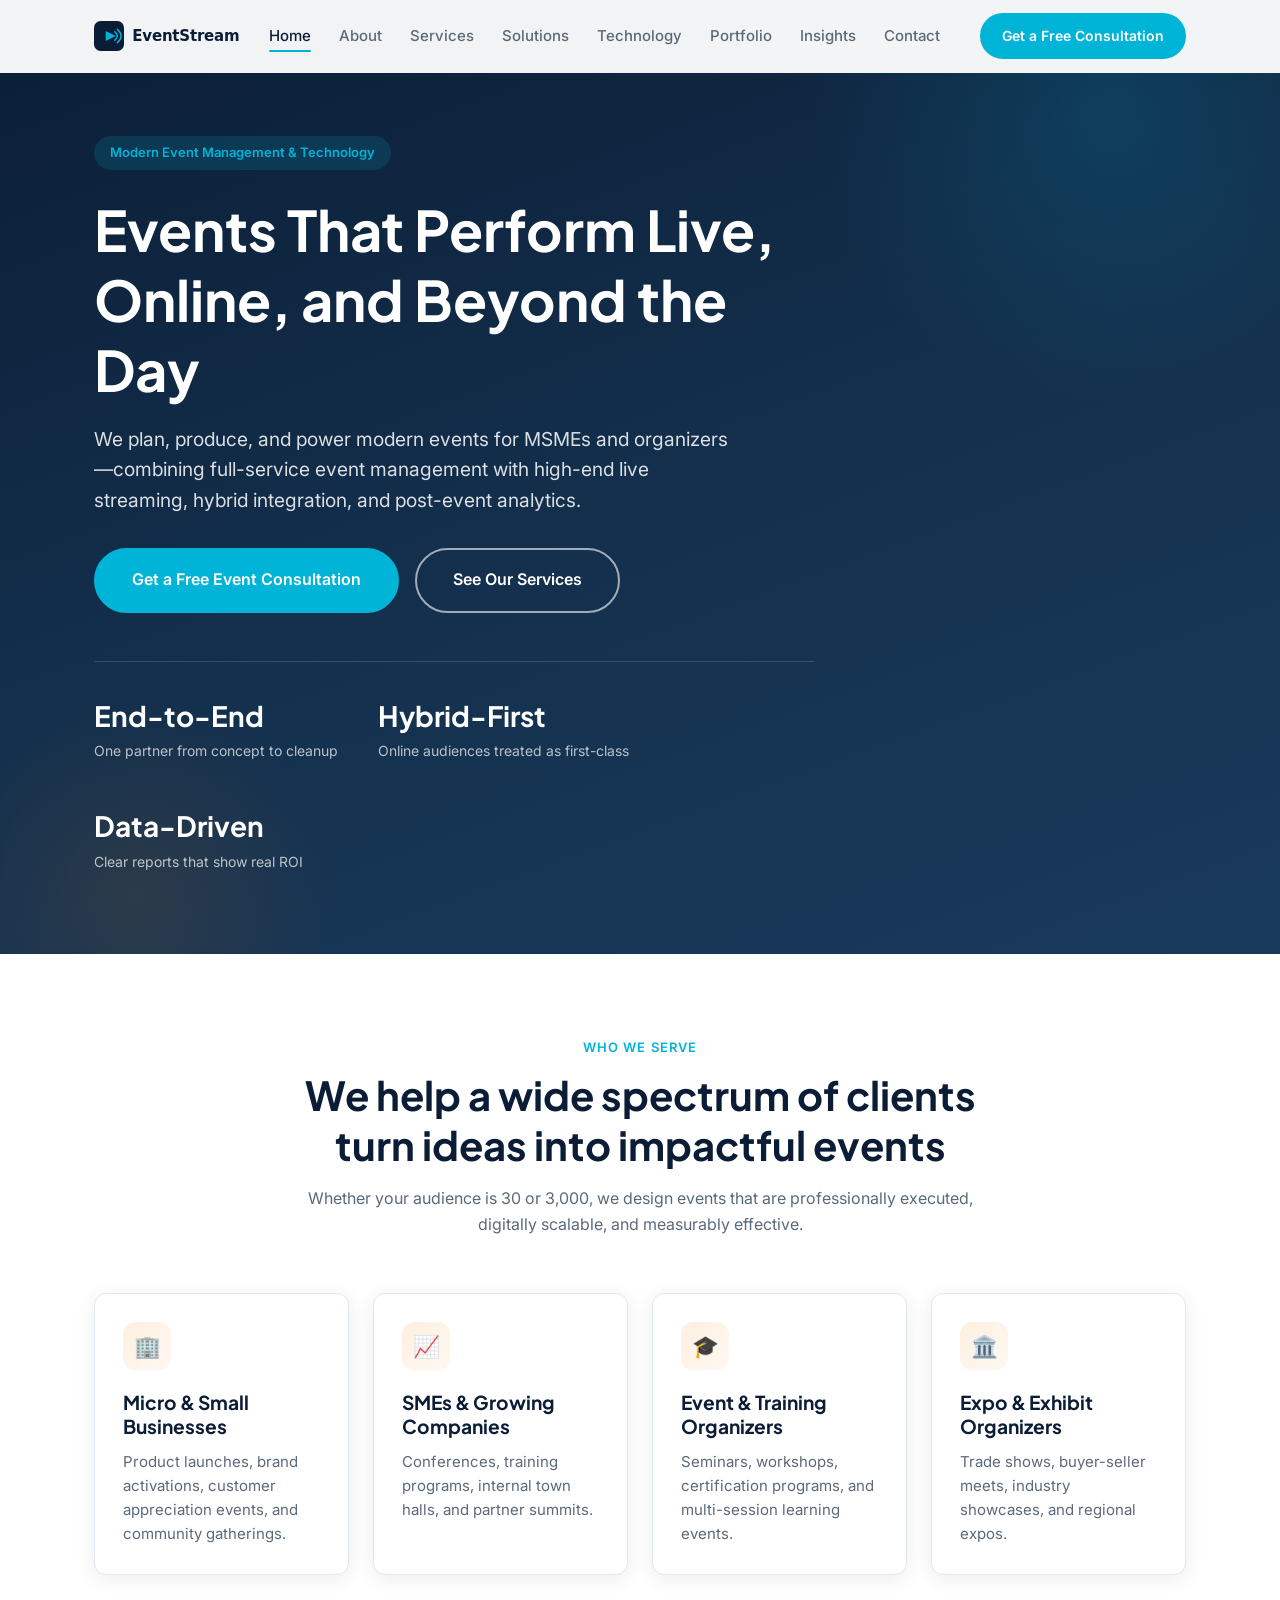
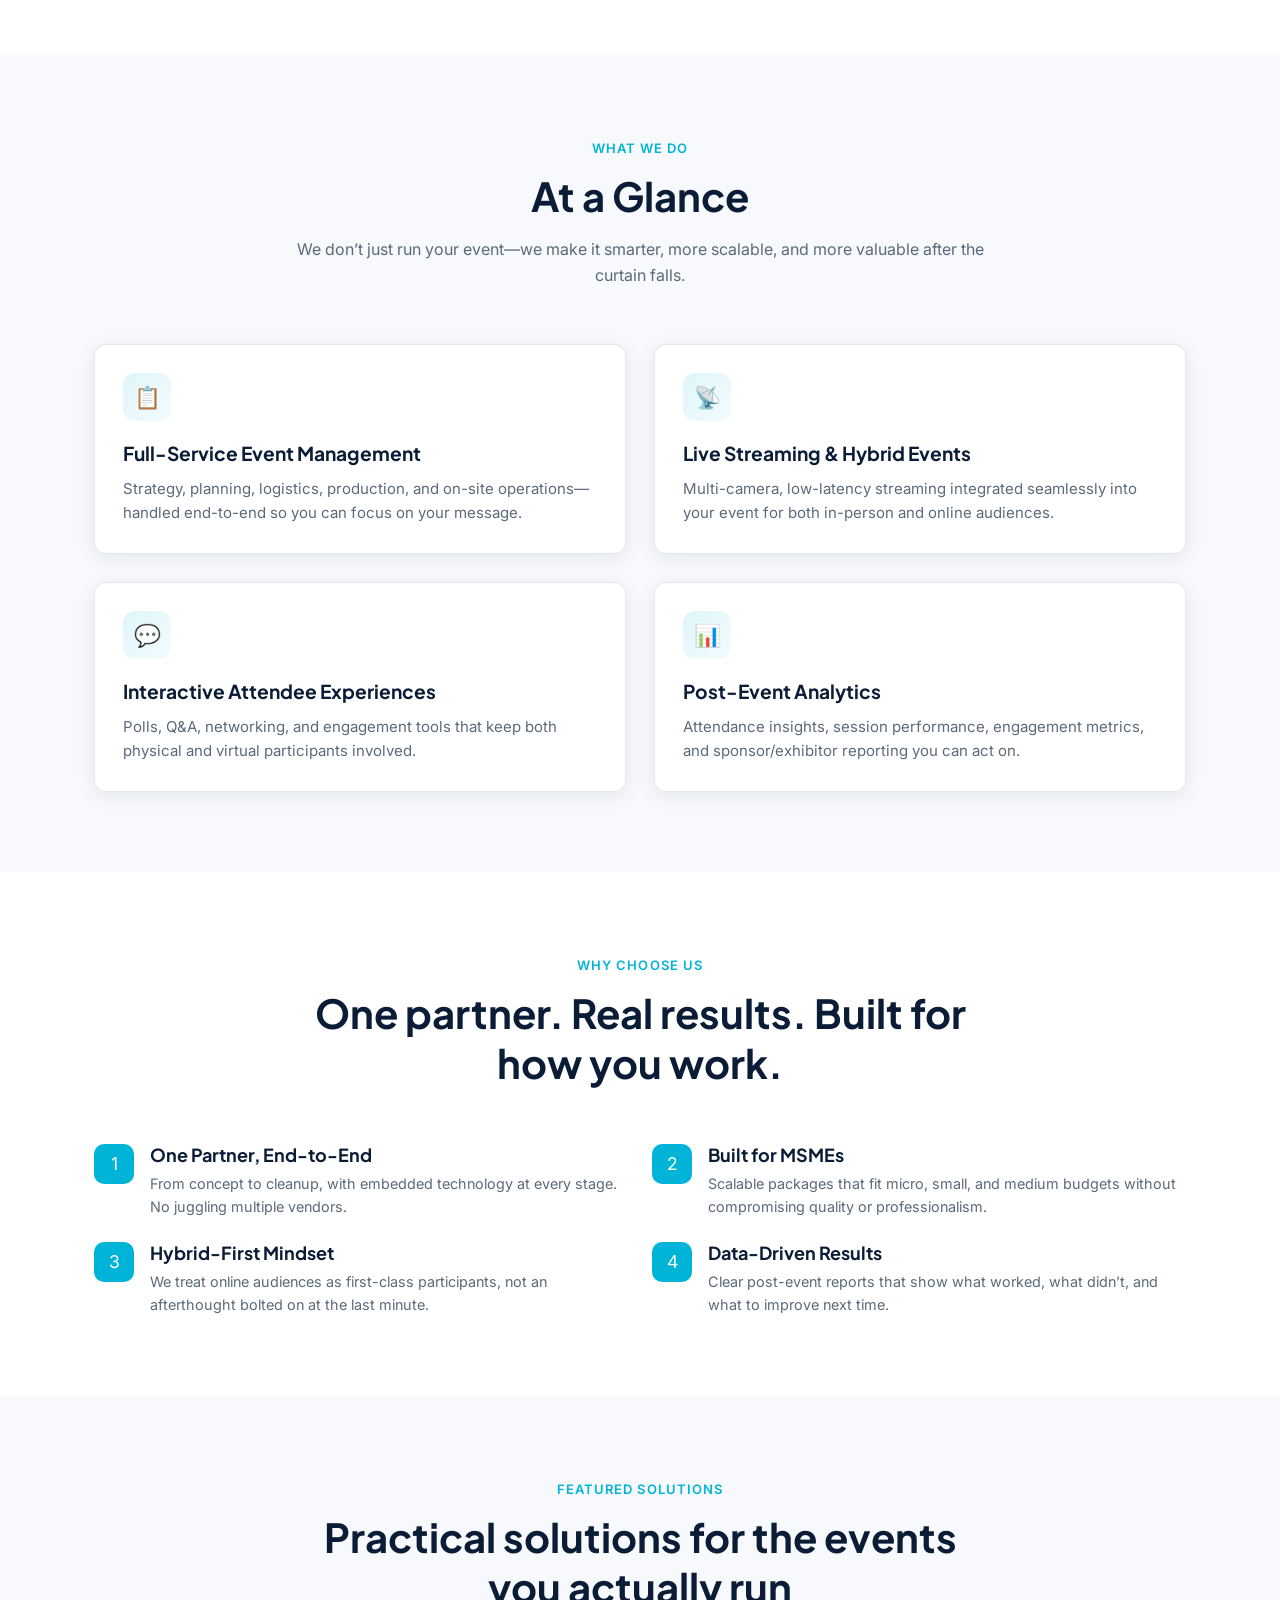
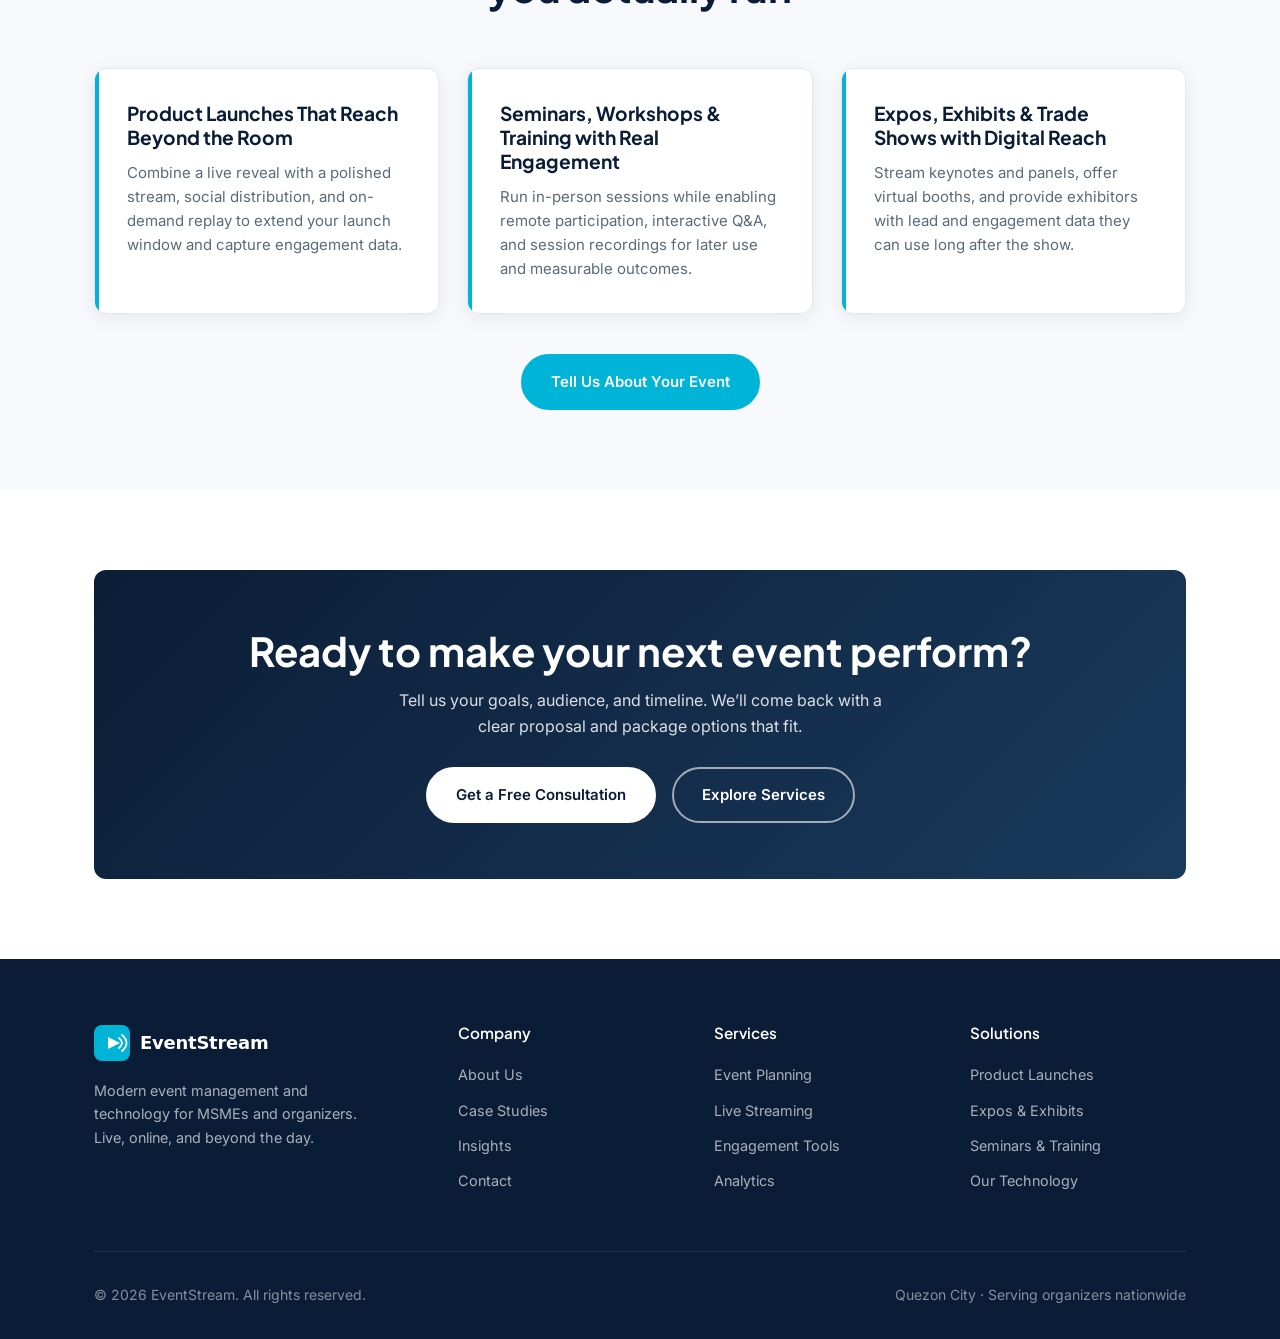
==== index.html @ 48dec61f "Add files via upload" ====
<!DOCTYPE html>
<html lang="en">
<head>
  <meta charset="UTF-8">
  <meta name="viewport" content="width=device-width, initial-scale=1.0">
  <title>EventStream | Events That Perform Live, Online & Beyond</title>
  <meta name="description" content="We plan, produce, and power modern events for MSMEs and organizers—full-service event management with high-end live streaming, hybrid integration, and post-event analytics.">
  <link rel="preconnect" href="https://fonts.googleapis.com">
  <link rel="preconnect" href="https://fonts.gstatic.com" crossorigin>
  <link href="https://fonts.googleapis.com/css2?family=Inter:wght@400;500;600;700&family=Plus+Jakarta+Sans:wght@600;700;800&display=swap" rel="stylesheet">
  <link rel="stylesheet" href="css/styles.css">
</head>
<body>
  <!-- Header -->
  <header class="header">
    <div class="container header-inner">
      <a href="index.html" class="logo"><img src="images/logo.svg" alt="EventStream" height="40"></a>
      <nav class="nav">
        <div class="nav-links">
          <a href="index.html" class="active">Home</a>
          <a href="about.html">About</a>
          <a href="services.html">Services</a>
          <a href="solutions.html">Solutions</a>
          <a href="technology.html">Technology</a>
          <a href="portfolio.html">Portfolio</a>
          <a href="insights.html">Insights</a>
          <a href="contact.html">Contact</a>
        </div>
        <a href="contact.html" class="btn btn-primary btn-sm nav-cta">Get a Free Consultation</a>
      </nav>
      <button class="mobile-toggle" aria-label="Toggle menu" aria-expanded="false">
        <svg xmlns="http://www.w3.org/2000/svg" fill="none" viewBox="0 0 24 24" stroke="currentColor"><path stroke-linecap="round" stroke-linejoin="round" stroke-width="2" d="M4 6h16M4 12h16M4 18h16"/></svg>
      </button>
    </div>
    <div class="mobile-menu">
      <a href="index.html">Home</a>
      <a href="about.html">About</a>
      <a href="services.html">Services</a>
      <a href="solutions.html">Solutions</a>
      <a href="technology.html">Technology</a>
      <a href="portfolio.html">Portfolio</a>
      <a href="insights.html">Insights</a>
      <a href="contact.html">Contact</a>
      <a href="contact.html" class="btn btn-primary">Get a Free Consultation</a>
    </div>
  </header>

  <!-- Hero -->
  <section class="hero">
    <div class="container">
      <div class="hero-content">
        <span class="eyebrow">Modern Event Management & Technology</span>
        <h1>Events That Perform Live, Online, and Beyond the Day</h1>
        <p class="lead">We plan, produce, and power modern events for MSMEs and organizers—combining full-service event management with high-end live streaming, hybrid integration, and post-event analytics.</p>
        <div class="hero-ctas">
          <a href="contact.html" class="btn btn-primary btn-lg">Get a Free Event Consultation</a>
          <a href="services.html" class="btn btn-outline-white btn-lg">See Our Services</a>
        </div>
        <div class="hero-stats">
          <div class="hero-stat">
            <strong>End-to-End</strong>
            <span>One partner from concept to cleanup</span>
          </div>
          <div class="hero-stat">
            <strong>Hybrid-First</strong>
            <span>Online audiences treated as first-class</span>
          </div>
          <div class="hero-stat">
            <strong>Data-Driven</strong>
            <span>Clear reports that show real ROI</span>
          </div>
        </div>
      </div>
    </div>
  </section>

  <!-- Who We Serve -->
  <section class="section" id="who-we-serve">
    <div class="container">
      <div class="section-header fade-up">
        <span class="eyebrow">Who We Serve</span>
        <h2>We help a wide spectrum of clients turn ideas into impactful events</h2>
        <p>Whether your audience is 30 or 3,000, we design events that are professionally executed, digitally scalable, and measurably effective.</p>
      </div>
      <div class="grid-4">
        <div class="card audience-card fade-up">
          <div class="card-icon">🏢</div>
          <h3>Micro & Small Businesses</h3>
          <p>Product launches, brand activations, customer appreciation events, and community gatherings.</p>
        </div>
        <div class="card audience-card fade-up">
          <div class="card-icon">📈</div>
          <h3>SMEs & Growing Companies</h3>
          <p>Conferences, training programs, internal town halls, and partner summits.</p>
        </div>
        <div class="card audience-card fade-up">
          <div class="card-icon">🎓</div>
          <h3>Event & Training Organizers</h3>
          <p>Seminars, workshops, certification programs, and multi-session learning events.</p>
        </div>
        <div class="card audience-card fade-up">
          <div class="card-icon">🏛️</div>
          <h3>Expo & Exhibit Organizers</h3>
          <p>Trade shows, buyer-seller meets, industry showcases, and regional expos.</p>
        </div>
      </div>
    </div>
  </section>

  <!-- What We Do -->
  <section class="section section-alt" id="what-we-do">
    <div class="container">
      <div class="section-header fade-up">
        <span class="eyebrow">What We Do</span>
        <h2>At a Glance</h2>
        <p>We don’t just run your event—we make it smarter, more scalable, and more valuable after the curtain falls.</p>
      </div>
      <div class="grid-2">
        <div class="card fade-up">
          <div class="card-icon">📋</div>
          <h3>Full-Service Event Management</h3>
          <p>Strategy, planning, logistics, production, and on-site operations—handled end-to-end so you can focus on your message.</p>
        </div>
        <div class="card fade-up">
          <div class="card-icon">📡</div>
          <h3>Live Streaming & Hybrid Events</h3>
          <p>Multi-camera, low-latency streaming integrated seamlessly into your event for both in-person and online audiences.</p>
        </div>
        <div class="card fade-up">
          <div class="card-icon">💬</div>
          <h3>Interactive Attendee Experiences</h3>
          <p>Polls, Q&A, networking, and engagement tools that keep both physical and virtual participants involved.</p>
        </div>
        <div class="card fade-up">
          <div class="card-icon">📊</div>
          <h3>Post-Event Analytics</h3>
          <p>Attendance insights, session performance, engagement metrics, and sponsor/exhibitor reporting you can act on.</p>
        </div>
      </div>
    </div>
  </section>

  <!-- Why Choose Us -->
  <section class="section" id="why-us">
    <div class="container">
      <div class="section-header fade-up">
        <span class="eyebrow">Why Choose Us</span>
        <h2>One partner. Real results. Built for how you work.</h2>
      </div>
      <div class="why-list">
        <div class="why-item fade-up">
          <div class="icon">1</div>
          <div>
            <h4>One Partner, End-to-End</h4>
            <p>From concept to cleanup, with embedded technology at every stage. No juggling multiple vendors.</p>
          </div>
        </div>
        <div class="why-item fade-up">
          <div class="icon">2</div>
          <div>
            <h4>Built for MSMEs</h4>
            <p>Scalable packages that fit micro, small, and medium budgets without compromising quality or professionalism.</p>
          </div>
        </div>
        <div class="why-item fade-up">
          <div class="icon">3</div>
          <div>
            <h4>Hybrid-First Mindset</h4>
            <p>We treat online audiences as first-class participants, not an afterthought bolted on at the last minute.</p>
          </div>
        </div>
        <div class="why-item fade-up">
          <div class="icon">4</div>
          <div>
            <h4>Data-Driven Results</h4>
            <p>Clear post-event reports that show what worked, what didn’t, and what to improve next time.</p>
          </div>
        </div>
      </div>
    </div>
  </section>

  <!-- Featured Solutions -->
  <section class="section section-alt" id="solutions">
    <div class="container">
      <div class="section-header fade-up">
        <span class="eyebrow">Featured Solutions</span>
        <h2>Practical solutions for the events you actually run</h2>
      </div>
      <div class="grid-3">
        <div class="card solution-card fade-up">
          <h3>Product Launches That Reach Beyond the Room</h3>
          <p>Combine a live reveal with a polished stream, social distribution, and on-demand replay to extend your launch window and capture engagement data.</p>
        </div>
        <div class="card solution-card fade-up">
          <h3>Seminars, Workshops & Training with Real Engagement</h3>
          <p>Run in-person sessions while enabling remote participation, interactive Q&A, and session recordings for later use and measurable outcomes.</p>
        </div>
        <div class="card solution-card fade-up">
          <h3>Expos, Exhibits & Trade Shows with Digital Reach</h3>
          <p>Stream keynotes and panels, offer virtual booths, and provide exhibitors with lead and engagement data they can use long after the show.</p>
        </div>
      </div>
      <div style="text-align: center; margin-top: 2.5rem;" class="fade-up">
        <a href="contact.html" class="btn btn-primary">Tell Us About Your Event</a>
      </div>
    </div>
  </section>

  <!-- CTA Banner -->
  <section class="section">
    <div class="container">
      <div class="cta-banner fade-up">
        <h2>Ready to make your next event perform?</h2>
        <p>Tell us your goals, audience, and timeline. We’ll come back with a clear proposal and package options that fit.</p>
        <div class="btn-group">
          <a href="contact.html" class="btn btn-white">Get a Free Consultation</a>
          <a href="services.html" class="btn btn-outline-white">Explore Services</a>
        </div>
      </div>
    </div>
  </section>

  <!-- Footer -->
  <footer class="footer">
    <div class="container">
      <div class="footer-grid">
        <div class="footer-brand">
          <a href="index.html" class="logo"><img src="images/logo-light.svg" alt="EventStream" height="40"></a>
          <p>Modern event management and technology for MSMEs and organizers. Live, online, and beyond the day.</p>
        </div>
        <div>
          <h4>Company</h4>
          <ul>
            <li><a href="about.html">About Us</a></li>
            <li><a href="portfolio.html">Case Studies</a></li>
            <li><a href="insights.html">Insights</a></li>
            <li><a href="contact.html">Contact</a></li>
          </ul>
        </div>
        <div>
          <h4>Services</h4>
          <ul>
            <li><a href="services.html">Event Planning</a></li>
            <li><a href="services.html">Live Streaming</a></li>
            <li><a href="services.html">Engagement Tools</a></li>
            <li><a href="services.html">Analytics</a></li>
          </ul>
        </div>
        <div>
          <h4>Solutions</h4>
          <ul>
            <li><a href="solutions.html">Product Launches</a></li>
            <li><a href="solutions.html">Expos & Exhibits</a></li>
            <li><a href="solutions.html">Seminars & Training</a></li>
            <li><a href="technology.html">Our Technology</a></li>
          </ul>
        </div>
      </div>
      <div class="footer-bottom">
        <span>© 2026 EventStream. All rights reserved.</span>
        <span>Quezon City · Serving organizers nationwide</span>
      </div>
    </div>
  </footer>

  <script src="js/main.js"></script>
</body>
</html>
---- css/styles.css ----
/* ============================================
   EventStream – Modern Event Management Website
   Professional, approachable, MSME-friendly
   ============================================ */

:root {
  /* Brand Colors */
  --primary: #0B1D36;          /* Deep navy */
  --primary-light: #1A3A5C;
  --accent: #00B4D8;           /* Bright cyan – tech/live */
  --accent-dark: #0096C7;
  --secondary: #F77F00;        /* Warm orange – energy */
  --secondary-light: #FF9E2C;
  --success: #2EC4B6;
  --text: #1A1A2E;
  --text-muted: #5A6A7A;
  --text-light: #8A9AAB;
  --bg: #FFFFFF;
  --bg-alt: #F7F9FC;
  --bg-dark: #0B1D36;
  --border: #E2E8F0;
  --shadow: 0 4px 20px rgba(11, 29, 54, 0.08);
  --shadow-lg: 0 12px 40px rgba(11, 29, 54, 0.12);
  --radius: 12px;
  --radius-sm: 8px;
  --transition: all 0.3s cubic-bezier(0.4, 0, 0.2, 1);
  --font: 'Inter', system-ui, -apple-system, BlinkMacSystemFont, 'Segoe UI', sans-serif;
  --font-display: 'Plus Jakarta Sans', 'Inter', system-ui, sans-serif;
}

/* Reset & Base */
*, *::before, *::after {
  box-sizing: border-box;
  margin: 0;
  padding: 0;
}

html {
  scroll-behavior: smooth;
  font-size: 16px;
}

body {
  font-family: var(--font);
  color: var(--text);
  background: var(--bg);
  line-height: 1.6;
  overflow-x: hidden;
  -webkit-font-smoothing: antialiased;
}

img {
  max-width: 100%;
  height: auto;
  display: block;
}

a {
  color: inherit;
  text-decoration: none;
  transition: var(--transition);
}

ul, ol {
  list-style: none;
}

button, input, select, textarea {
  font-family: inherit;
  font-size: inherit;
}

/* Typography */
h1, h2, h3, h4, h5, h6 {
  font-family: var(--font-display);
  font-weight: 700;
  line-height: 1.25;
  color: var(--primary);
}

h1 { font-size: clamp(2.25rem, 5vw, 3.5rem); }
h2 { font-size: clamp(1.75rem, 4vw, 2.5rem); }
h3 { font-size: clamp(1.25rem, 2.5vw, 1.5rem); }
h4 { font-size: 1.125rem; }

p {
  color: var(--text-muted);
  margin-bottom: 1rem;
}

.lead {
  font-size: 1.125rem;
  color: var(--text-muted);
  max-width: 640px;
}

/* Layout Utilities */
.container {
  width: 100%;
  max-width: 1140px;
  margin: 0 auto;
  padding: 0 1.5rem;
}

.section {
  padding: 5rem 0;
}

.section-alt {
  background: var(--bg-alt);
}

.section-dark {
  background: var(--bg-dark);
  color: #fff;
}

.section-dark h2,
.section-dark h3,
.section-dark h4 {
  color: #fff;
}

.section-dark p {
  color: rgba(255,255,255,0.8);
}

.section-header {
  text-align: center;
  max-width: 700px;
  margin: 0 auto 3.5rem;
}

.section-header .eyebrow {
  display: inline-block;
  font-size: 0.8125rem;
  font-weight: 600;
  letter-spacing: 0.08em;
  text-transform: uppercase;
  color: var(--accent);
  margin-bottom: 0.75rem;
}

.section-header h2 {
  margin-bottom: 1rem;
}

.section-header p {
  margin-bottom: 0;
}

/* Buttons */
.btn {
  display: inline-flex;
  align-items: center;
  justify-content: center;
  gap: 0.5rem;
  padding: 0.875rem 1.75rem;
  font-weight: 600;
  font-size: 0.9375rem;
  border-radius: 50px;
  border: 2px solid transparent;
  cursor: pointer;
  transition: var(--transition);
  text-align: center;
  white-space: nowrap;
}

.btn-primary {
  background: var(--accent);
  color: #fff;
  border-color: var(--accent);
}

.btn-primary:hover {
  background: var(--accent-dark);
  border-color: var(--accent-dark);
  transform: translateY(-2px);
  box-shadow: 0 8px 20px rgba(0, 180, 216, 0.35);
}

.btn-secondary {
  background: transparent;
  color: var(--primary);
  border-color: var(--primary);
}

.btn-secondary:hover {
  background: var(--primary);
  color: #fff;
  transform: translateY(-2px);
}

.btn-white {
  background: #fff;
  color: var(--primary);
  border-color: #fff;
}

.btn-white:hover {
  background: transparent;
  color: #fff;
  border-color: #fff;
}

.btn-outline-white {
  background: transparent;
  color: #fff;
  border-color: rgba(255,255,255,0.6);
}

.btn-outline-white:hover {
  background: #fff;
  color: var(--primary);
  border-color: #fff;
}

.btn-lg {
  padding: 1.1rem 2.25rem;
  font-size: 1rem;
}

.btn-sm {
  padding: 0.6rem 1.25rem;
  font-size: 0.875rem;
}

/* Header / Navigation */
.header {
  position: fixed;
  top: 0;
  left: 0;
  right: 0;
  z-index: 1000;
  background: rgba(255,255,255,0.95);
  backdrop-filter: blur(12px);
  border-bottom: 1px solid transparent;
  transition: var(--transition);
}

.header.scrolled {
  border-bottom-color: var(--border);
  box-shadow: var(--shadow);
}

.header-inner {
  display: flex;
  align-items: center;
  justify-content: space-between;
  height: 72px;
}

.logo {
  display: flex;
  align-items: center;
  gap: 0.6rem;
  font-family: var(--font-display);
  font-weight: 800;
  font-size: 1.35rem;
  color: var(--primary);
}

.logo img {
  height: 40px;
  width: auto;
  display: block;
}

.logo-icon {
  width: 36px;
  height: 36px;
  background: linear-gradient(135deg, var(--accent), var(--accent-dark));
  border-radius: 10px;
  display: flex;
  align-items: center;
  justify-content: center;
  color: #fff;
  font-size: 1.1rem;
}

/* When using full logo image, hide the text fallback */
.logo .logo-text {
  display: none;
}

.nav {
  display: flex;
  align-items: center;
  gap: 2rem;
}

.nav-links {
  display: flex;
  align-items: center;
  gap: 1.75rem;
}

.nav-links a {
  font-size: 0.9375rem;
  font-weight: 500;
  color: var(--text-muted);
  position: relative;
}

.nav-links a:hover,
.nav-links a.active {
  color: var(--primary);
}

.nav-links a.active::after {
  content: '';
  position: absolute;
  bottom: -4px;
  left: 0;
  right: 0;
  height: 2px;
  background: var(--accent);
  border-radius: 2px;
}

.nav-cta {
  margin-left: 0.5rem;
}

.mobile-toggle {
  display: none;
  background: none;
  border: none;
  cursor: pointer;
  padding: 0.5rem;
  color: var(--primary);
}

.mobile-toggle svg {
  width: 24px;
  height: 24px;
}

/* Mobile Menu */
.mobile-menu {
  display: none;
  position: fixed;
  top: 72px;
  left: 0;
  right: 0;
  background: #fff;
  border-bottom: 1px solid var(--border);
  padding: 1.5rem;
  box-shadow: var(--shadow-lg);
  z-index: 999;
}

.mobile-menu.open {
  display: block;
}

.mobile-menu a {
  display: block;
  padding: 0.875rem 0;
  font-weight: 500;
  color: var(--text);
  border-bottom: 1px solid var(--border);
}

.mobile-menu a:last-child {
  border-bottom: none;
}

.mobile-menu .btn {
  width: 100%;
  margin-top: 1rem;
}

/* Hero */
.hero {
  padding: 8.5rem 0 5rem;
  background: linear-gradient(160deg, #0B1D36 0%, #132F4C 50%, #1A3A5C 100%);
  color: #fff;
  position: relative;
  overflow: hidden;
}

.hero::before {
  content: '';
  position: absolute;
  top: -20%;
  right: -10%;
  width: 600px;
  height: 600px;
  background: radial-gradient(circle, rgba(0,180,216,0.15) 0%, transparent 70%);
  border-radius: 50%;
  pointer-events: none;
}

.hero::after {
  content: '';
  position: absolute;
  bottom: -15%;
  left: -5%;
  width: 400px;
  height: 400px;
  background: radial-gradient(circle, rgba(247,127,0,0.1) 0%, transparent 70%);
  border-radius: 50%;
  pointer-events: none;
}

.hero-content {
  position: relative;
  z-index: 1;
  max-width: 720px;
}

.hero .eyebrow {
  display: inline-flex;
  align-items: center;
  gap: 0.5rem;
  background: rgba(0,180,216,0.15);
  color: var(--accent);
  padding: 0.4rem 1rem;
  border-radius: 50px;
  font-size: 0.8125rem;
  font-weight: 600;
  margin-bottom: 1.5rem;
}

.hero h1 {
  color: #fff;
  margin-bottom: 1.25rem;
}

.hero .lead {
  color: rgba(255,255,255,0.85);
  margin-bottom: 2rem;
  font-size: 1.2rem;
}

.hero-ctas {
  display: flex;
  flex-wrap: wrap;
  gap: 1rem;
  margin-bottom: 3rem;
}

.hero-stats {
  display: flex;
  flex-wrap: wrap;
  gap: 2.5rem;
  padding-top: 2rem;
  border-top: 1px solid rgba(255,255,255,0.15);
}

.hero-stat strong {
  display: block;
  font-size: 1.75rem;
  font-weight: 700;
  color: #fff;
  font-family: var(--font-display);
}

.hero-stat span {
  font-size: 0.875rem;
  color: rgba(255,255,255,0.7);
}

/* Cards */
.card {
  background: #fff;
  border-radius: var(--radius);
  padding: 1.75rem;
  box-shadow: var(--shadow);
  border: 1px solid var(--border);
  transition: var(--transition);
  height: 100%;
}

.card:hover {
  transform: translateY(-4px);
  box-shadow: var(--shadow-lg);
  border-color: transparent;
}

.card-icon {
  width: 48px;
  height: 48px;
  border-radius: 12px;
  background: linear-gradient(135deg, rgba(0,180,216,0.12), rgba(0,180,216,0.05));
  display: flex;
  align-items: center;
  justify-content: center;
  color: var(--accent);
  font-size: 1.35rem;
  margin-bottom: 1.25rem;
}

.card h3 {
  margin-bottom: 0.75rem;
  font-size: 1.2rem;
}

.card p {
  font-size: 0.9375rem;
  margin-bottom: 0;
}

/* Grid layouts */
.grid-2 {
  display: grid;
  grid-template-columns: repeat(2, 1fr);
  gap: 1.75rem;
}

.grid-3 {
  display: grid;
  grid-template-columns: repeat(3, 1fr);
  gap: 1.75rem;
}

.grid-4 {
  display: grid;
  grid-template-columns: repeat(4, 1fr);
  gap: 1.5rem;
}

/* Who We Serve */
.audience-card {
  text-align: left;
}

.audience-card .card-icon {
  background: linear-gradient(135deg, rgba(247,127,0,0.12), rgba(247,127,0,0.05));
  color: var(--secondary);
}

/* Why Choose Us */
.why-list {
  display: grid;
  grid-template-columns: repeat(2, 1fr);
  gap: 1.5rem;
}

.why-item {
  display: flex;
  gap: 1rem;
  align-items: flex-start;
}

.why-item .icon {
  flex-shrink: 0;
  width: 40px;
  height: 40px;
  border-radius: 10px;
  background: var(--accent);
  color: #fff;
  display: flex;
  align-items: center;
  justify-content: center;
  font-size: 1.1rem;
}

.why-item h4 {
  margin-bottom: 0.35rem;
}

.why-item p {
  font-size: 0.9rem;
  margin: 0;
}

/* Featured Solutions */
.solution-card {
  position: relative;
  overflow: hidden;
  padding: 2rem;
}

.solution-card::before {
  content: '';
  position: absolute;
  top: 0;
  left: 0;
  width: 4px;
  height: 100%;
  background: var(--accent);
}

/* Services Page specific */
.service-block {
  background: #fff;
  border-radius: var(--radius);
  border: 1px solid var(--border);
  padding: 2.25rem;
  margin-bottom: 1.75rem;
  transition: var(--transition);
}

.service-block:hover {
  box-shadow: var(--shadow-lg);
  border-color: transparent;
}

.service-block .service-header {
  display: flex;
  align-items: flex-start;
  gap: 1.25rem;
  margin-bottom: 1.25rem;
}

.service-num {
  flex-shrink: 0;
  width: 44px;
  height: 44px;
  border-radius: 10px;
  background: var(--primary);
  color: #fff;
  display: flex;
  align-items: center;
  justify-content: center;
  font-weight: 700;
  font-size: 1.1rem;
}

.service-block h3 {
  margin-bottom: 0.25rem;
}

.service-block .for {
  font-size: 0.875rem;
  color: var(--accent);
  font-weight: 500;
}

.service-includes {
  display: grid;
  grid-template-columns: repeat(auto-fill, minmax(240px, 1fr));
  gap: 0.5rem 1.5rem;
  margin: 1.25rem 0;
}

.service-includes li {
  position: relative;
  padding-left: 1.35rem;
  font-size: 0.9375rem;
  color: var(--text-muted);
}

.service-includes li::before {
  content: '✓';
  position: absolute;
  left: 0;
  color: var(--accent);
  font-weight: 700;
}

.service-outcome {
  background: var(--bg-alt);
  padding: 1rem 1.25rem;
  border-radius: var(--radius-sm);
  font-size: 0.9375rem;
  color: var(--text);
  border-left: 3px solid var(--accent);
}

/* Packages */
.package-card {
  text-align: center;
  padding: 2.25rem 1.75rem;
  position: relative;
}

.package-card.featured {
  border: 2px solid var(--accent);
  transform: scale(1.03);
}

.package-card.featured .badge {
  position: absolute;
  top: -12px;
  left: 50%;
  transform: translateX(-50%);
  background: var(--accent);
  color: #fff;
  font-size: 0.75rem;
  font-weight: 600;
  padding: 0.3rem 0.9rem;
  border-radius: 50px;
}

.package-card h3 {
  margin-bottom: 0.5rem;
}

.package-card .price-note {
  font-size: 0.875rem;
  color: var(--text-light);
  margin-bottom: 1.5rem;
}

.package-card ul {
  text-align: left;
  margin-bottom: 1.75rem;
}

.package-card li {
  padding: 0.4rem 0;
  font-size: 0.9375rem;
  color: var(--text-muted);
  display: flex;
  align-items: flex-start;
  gap: 0.5rem;
}

.package-card li::before {
  content: '•';
  color: var(--accent);
  font-weight: 700;
}

/* Solutions for Organizers */
.challenge-box {
  background: rgba(247,127,0,0.08);
  border-left: 3px solid var(--secondary);
  padding: 1rem 1.25rem;
  border-radius: 0 var(--radius-sm) var(--radius-sm) 0;
  margin-bottom: 1.25rem;
  font-size: 0.95rem;
  color: var(--text);
}

.value-box {
  background: rgba(0,180,216,0.08);
  border-left: 3px solid var(--accent);
  padding: 1rem 1.25rem;
  border-radius: 0 var(--radius-sm) var(--radius-sm) 0;
  margin-top: 1.25rem;
  font-size: 0.95rem;
  color: var(--text);
}

/* Tech Stack */
.tech-grid {
  display: grid;
  grid-template-columns: repeat(3, 1fr);
  gap: 1.75rem;
}

.tech-card h4 {
  display: flex;
  align-items: center;
  gap: 0.6rem;
  margin-bottom: 1rem;
  color: var(--primary);
}

.tech-card ul li {
  padding: 0.35rem 0;
  font-size: 0.9375rem;
  color: var(--text-muted);
  padding-left: 1.1rem;
  position: relative;
}

.tech-card ul li::before {
  content: '→';
  position: absolute;
  left: 0;
  color: var(--accent);
  font-size: 0.8rem;
}

/* Portfolio / Case Studies */
.case-card {
  overflow: hidden;
  padding: 0;
}

.case-card .case-image {
  height: 180px;
  background: linear-gradient(135deg, var(--primary-light), var(--primary));
  display: flex;
  align-items: center;
  justify-content: center;
  color: rgba(255,255,255,0.9);
  font-size: 2.5rem;
}

.case-card .case-body {
  padding: 1.5rem;
}

.case-card .case-meta {
  font-size: 0.8125rem;
  color: var(--accent);
  font-weight: 600;
  margin-bottom: 0.5rem;
}

.case-card h3 {
  font-size: 1.15rem;
  margin-bottom: 0.75rem;
}

.case-card .results {
  display: flex;
  gap: 1.25rem;
  margin-top: 1rem;
  padding-top: 1rem;
  border-top: 1px solid var(--border);
}

.case-card .result-item strong {
  display: block;
  font-size: 1.25rem;
  color: var(--primary);
  font-family: var(--font-display);
}

.case-card .result-item span {
  font-size: 0.75rem;
  color: var(--text-light);
}

/* Blog / Insights */
.blog-card {
  overflow: hidden;
  padding: 0;
}

.blog-card .blog-image {
  height: 160px;
  background: linear-gradient(135deg, #1A3A5C, #0B1D36);
  display: flex;
  align-items: center;
  justify-content: center;
  color: rgba(255,255,255,0.7);
  font-size: 2rem;
}

.blog-card .blog-body {
  padding: 1.5rem;
}

.blog-card .blog-tag {
  font-size: 0.75rem;
  font-weight: 600;
  color: var(--accent);
  text-transform: uppercase;
  letter-spacing: 0.04em;
  margin-bottom: 0.5rem;
}

.blog-card h3 {
  font-size: 1.1rem;
  margin-bottom: 0.6rem;
}

.blog-card p {
  font-size: 0.9rem;
  margin-bottom: 1rem;
}

.blog-card .read-more {
  font-size: 0.875rem;
  font-weight: 600;
  color: var(--accent);
}

.blog-card .read-more:hover {
  color: var(--accent-dark);
}

/* Contact Form */
.contact-wrapper {
  display: grid;
  grid-template-columns: 1fr 1.2fr;
  gap: 3rem;
  align-items: start;
}

.contact-info h3 {
  margin-bottom: 1rem;
}

.contact-info p {
  margin-bottom: 1.5rem;
}

.contact-details {
  margin-bottom: 2rem;
}

.contact-detail {
  display: flex;
  align-items: center;
  gap: 0.85rem;
  margin-bottom: 1rem;
  font-size: 0.95rem;
  color: var(--text-muted);
}

.contact-detail .icon {
  width: 40px;
  height: 40px;
  border-radius: 10px;
  background: var(--bg-alt);
  display: flex;
  align-items: center;
  justify-content: center;
  color: var(--accent);
  font-size: 1.1rem;
}

.form-group {
  margin-bottom: 1.25rem;
}

.form-group label {
  display: block;
  font-size: 0.875rem;
  font-weight: 500;
  color: var(--text);
  margin-bottom: 0.4rem;
}

.form-group input,
.form-group select,
.form-group textarea {
  width: 100%;
  padding: 0.8rem 1rem;
  border: 1px solid var(--border);
  border-radius: var(--radius-sm);
  background: #fff;
  color: var(--text);
  transition: var(--transition);
}

.form-group input:focus,
.form-group select:focus,
.form-group textarea:focus {
  outline: none;
  border-color: var(--accent);
  box-shadow: 0 0 0 3px rgba(0,180,216,0.15);
}

.form-group textarea {
  min-height: 120px;
  resize: vertical;
}

.form-row {
  display: grid;
  grid-template-columns: 1fr 1fr;
  gap: 1rem;
}

.form-message {
  display: none;
  padding: 1rem;
  border-radius: var(--radius-sm);
  margin-bottom: 1rem;
  font-size: 0.9375rem;
}

.form-message.success {
  display: block;
  background: rgba(46,196,182,0.12);
  color: #0d7a6f;
  border: 1px solid rgba(46,196,182,0.3);
}

.form-message.error {
  display: block;
  background: rgba(247,127,0,0.12);
  color: #b85c00;
  border: 1px solid rgba(247,127,0,0.3);
}

/* CTA Banner */
.cta-banner {
  background: linear-gradient(135deg, var(--primary) 0%, var(--primary-light) 100%);
  border-radius: var(--radius);
  padding: 3.5rem 2.5rem;
  text-align: center;
  color: #fff;
}

.cta-banner h2 {
  color: #fff;
  margin-bottom: 0.75rem;
}

.cta-banner p {
  color: rgba(255,255,255,0.85);
  max-width: 520px;
  margin: 0 auto 1.75rem;
}

.cta-banner .btn-group {
  display: flex;
  justify-content: center;
  flex-wrap: wrap;
  gap: 1rem;
}

/* Footer */
.footer {
  background: var(--bg-dark);
  color: rgba(255,255,255,0.75);
  padding: 4rem 0 2rem;
}

.footer-grid {
  display: grid;
  grid-template-columns: 1.5fr 1fr 1fr 1fr;
  gap: 2.5rem;
  margin-bottom: 3rem;
}

.footer-brand .logo {
  color: #fff;
  margin-bottom: 1rem;
}

.footer-brand p {
  font-size: 0.9rem;
  color: rgba(255,255,255,0.65);
  max-width: 280px;
}

.footer h4 {
  color: #fff;
  font-size: 0.95rem;
  margin-bottom: 1.25rem;
  font-weight: 600;
}

.footer ul li {
  margin-bottom: 0.6rem;
}

.footer ul a {
  font-size: 0.9rem;
  color: rgba(255,255,255,0.65);
}

.footer ul a:hover {
  color: var(--accent);
}

.footer-bottom {
  padding-top: 2rem;
  border-top: 1px solid rgba(255,255,255,0.1);
  display: flex;
  justify-content: space-between;
  align-items: center;
  flex-wrap: wrap;
  gap: 1rem;
  font-size: 0.875rem;
  color: rgba(255,255,255,0.5);
}

/* Page Hero (inner pages) */
.page-hero {
  padding: 7.5rem 0 3.5rem;
  background: linear-gradient(160deg, #0B1D36 0%, #1A3A5C 100%);
  color: #fff;
  text-align: center;
}

.page-hero h1 {
  color: #fff;
  margin-bottom: 0.75rem;
}

.page-hero p {
  color: rgba(255,255,255,0.8);
  max-width: 560px;
  margin: 0 auto;
}

/* About specific */
.approach-steps {
  display: grid;
  grid-template-columns: repeat(4, 1fr);
  gap: 1.5rem;
  counter-reset: step;
}

.approach-step {
  text-align: center;
  position: relative;
}

.approach-step .num {
  width: 48px;
  height: 48px;
  border-radius: 50%;
  background: var(--accent);
  color: #fff;
  display: flex;
  align-items: center;
  justify-content: center;
  font-weight: 700;
  margin: 0 auto 1rem;
  font-size: 1.1rem;
}

/* Animations */
.fade-up {
  opacity: 0;
  transform: translateY(24px);
  transition: opacity 0.6s ease, transform 0.6s ease;
}

.fade-up.visible {
  opacity: 1;
  transform: translateY(0);
}

/* Responsive */
@media (max-width: 992px) {
  .grid-4 { grid-template-columns: repeat(2, 1fr); }
  .grid-3 { grid-template-columns: repeat(2, 1fr); }
  .tech-grid { grid-template-columns: 1fr; }
  .approach-steps { grid-template-columns: repeat(2, 1fr); }
  .footer-grid { grid-template-columns: 1fr 1fr; }
  .contact-wrapper { grid-template-columns: 1fr; }
  .why-list { grid-template-columns: 1fr; }
  .package-card.featured { transform: none; }
}

@media (max-width: 768px) {
  .nav-links, .nav-cta { display: none; }
  .mobile-toggle { display: block; }
  
  .grid-2, .grid-3, .grid-4 { grid-template-columns: 1fr; }
  .form-row { grid-template-columns: 1fr; }
  .hero-ctas { flex-direction: column; }
  .hero-ctas .btn { width: 100%; }
  .hero-stats { gap: 1.5rem; }
  .approach-steps { grid-template-columns: 1fr; }
  .footer-grid { grid-template-columns: 1fr; }
  .footer-bottom { flex-direction: column; text-align: center; }
  .section { padding: 3.5rem 0; }
  .cta-banner { padding: 2.5rem 1.5rem; }
}

@media (max-width: 480px) {
  .container { padding: 0 1rem; }
  .hero { padding: 7rem 0 3.5rem; }
}
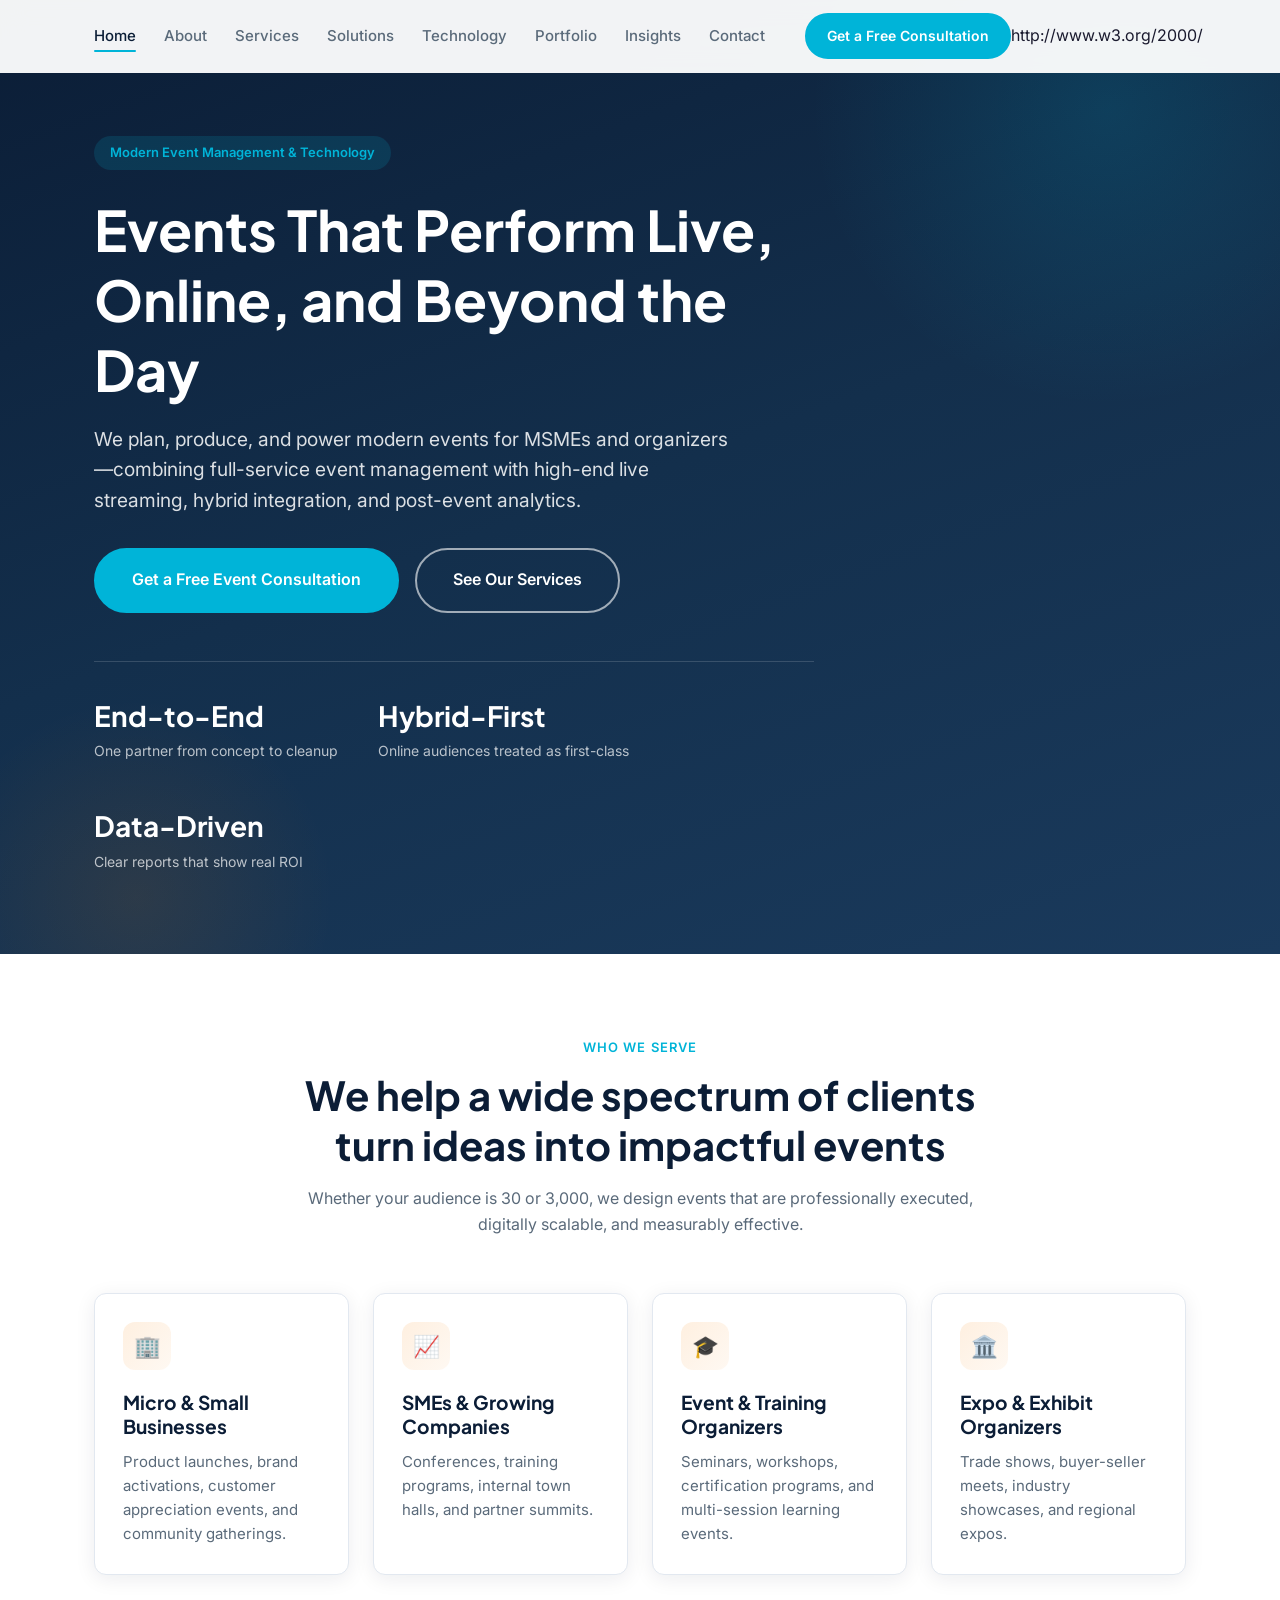
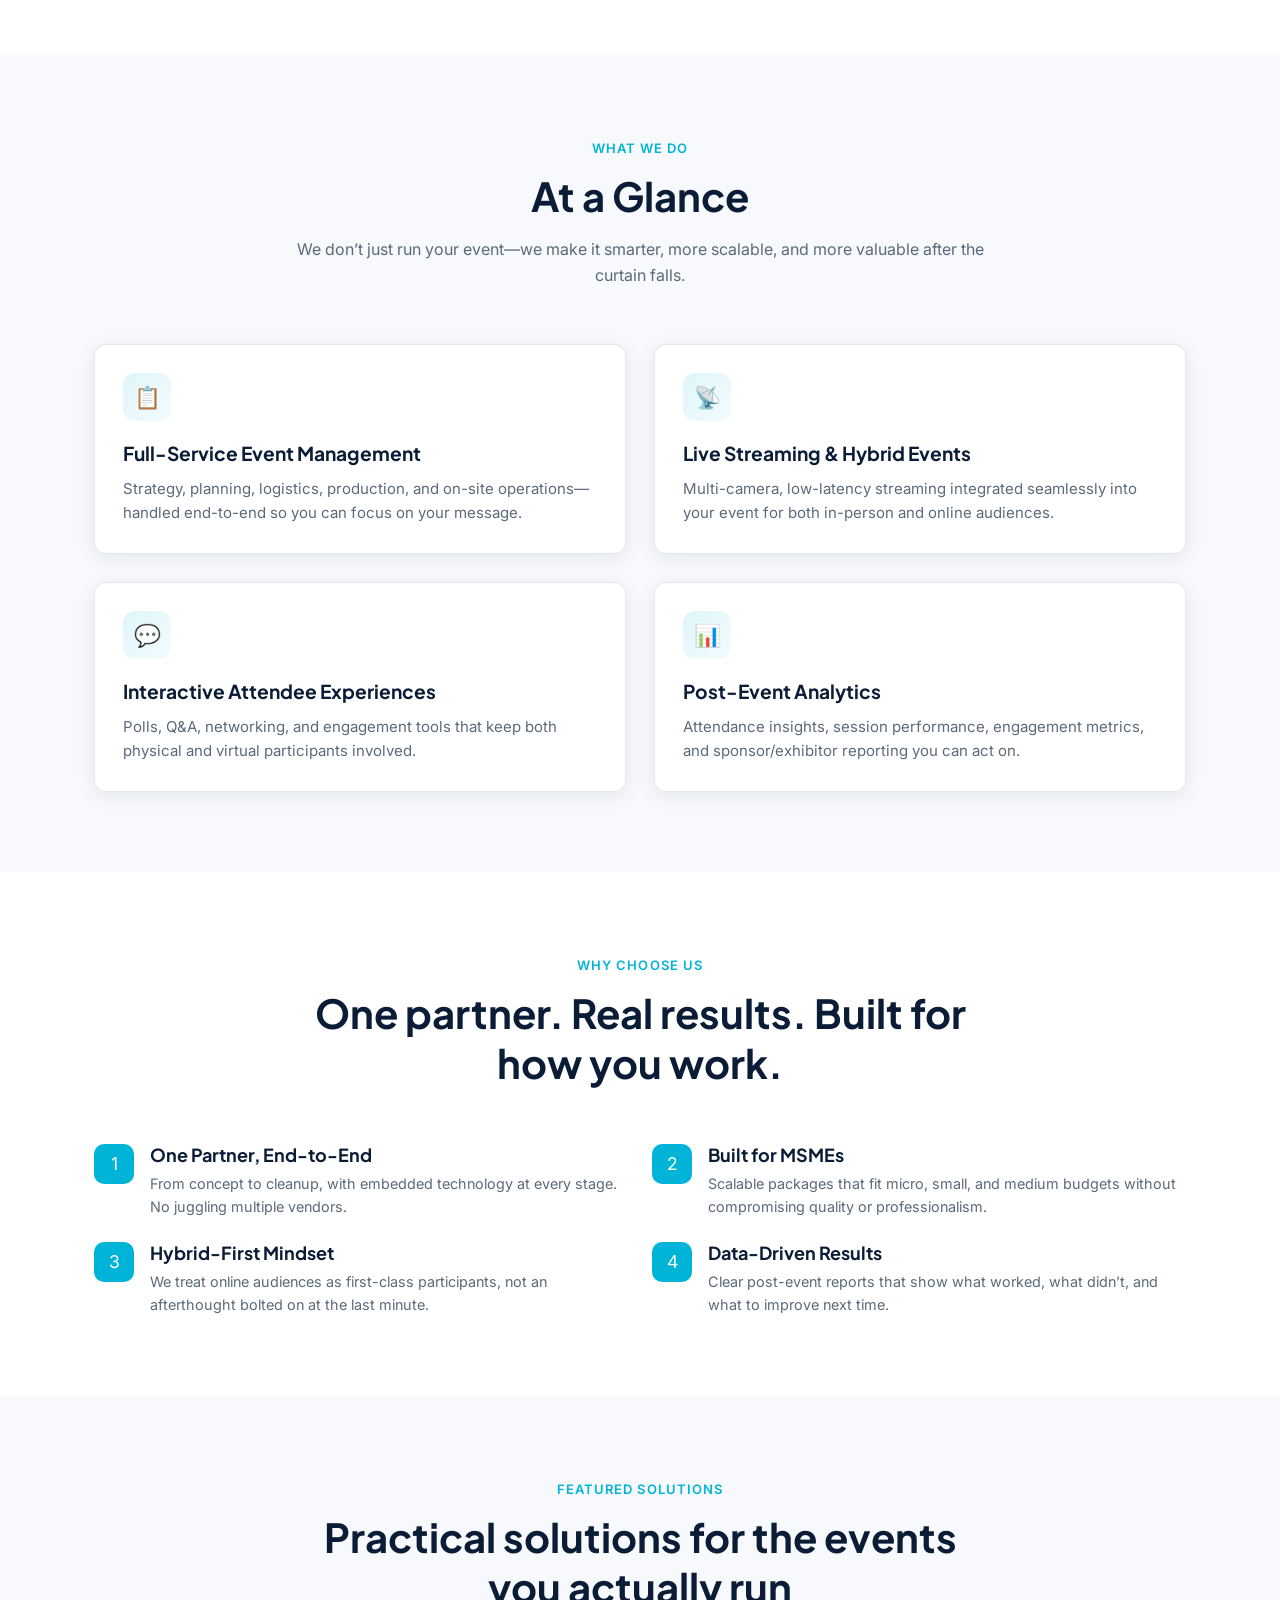
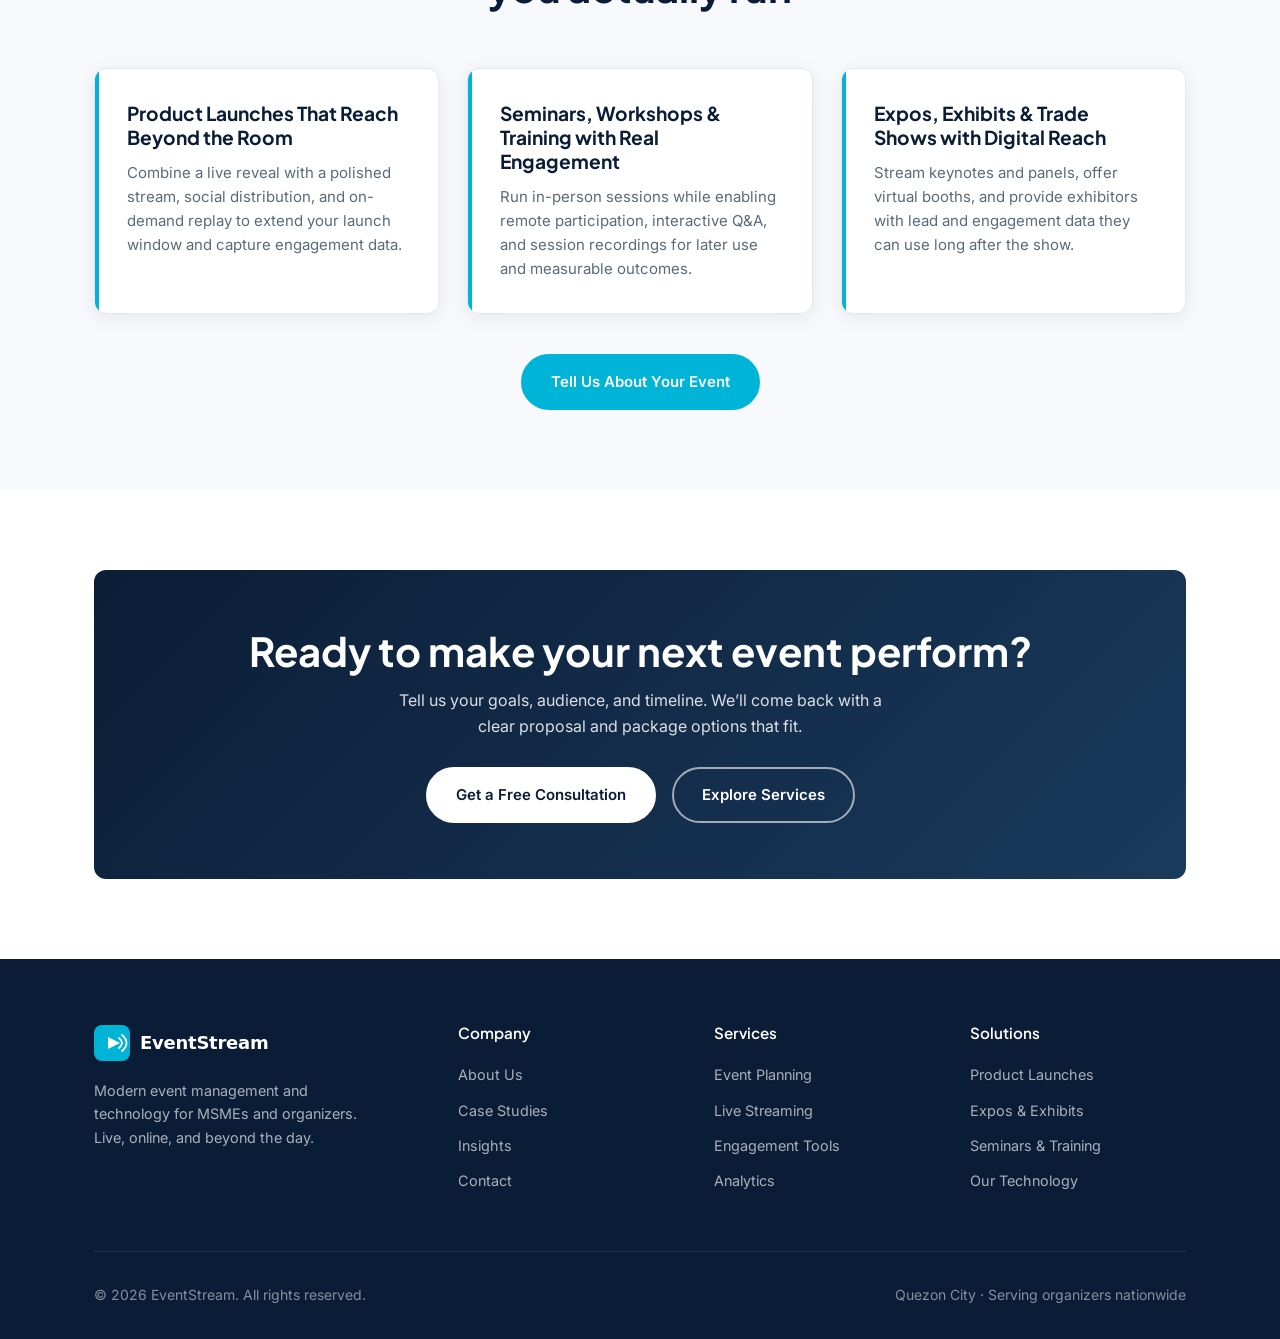
==== commit a7c9a9a3: "Add files via upload" ====
--- a/index.html
+++ b/index.html
@@ -29,8 +29,8 @@
         <a href="contact.html" class="btn btn-primary btn-sm nav-cta">Get a Free Consultation</a>
       </nav>
       <button class="mobile-toggle" aria-label="Toggle menu" aria-expanded="false">
-        <svg xmlns="http://www.w3.org/2000/svg" fill="none" viewBox="0 0 24 24" stroke="currentColor"><path stroke-linecap="round" stroke-linejoin="round" stroke-width="2" d="M4 6h16M4 12h16M4 18h16"/></svg>
-      </button>
+        <svg xmlns="" fill="none" viewBox="0 0 24 24" stroke="currentColor"><path stroke-linecap="round" stroke-linejoin="round" stroke-width="2" d="M4 6h16M4 12h16M4 18h16"/></svg>
+      </button>http://www.w3.org/2000/
     </div>
     <div class="mobile-menu">
       <a href="index.html">Home</a>
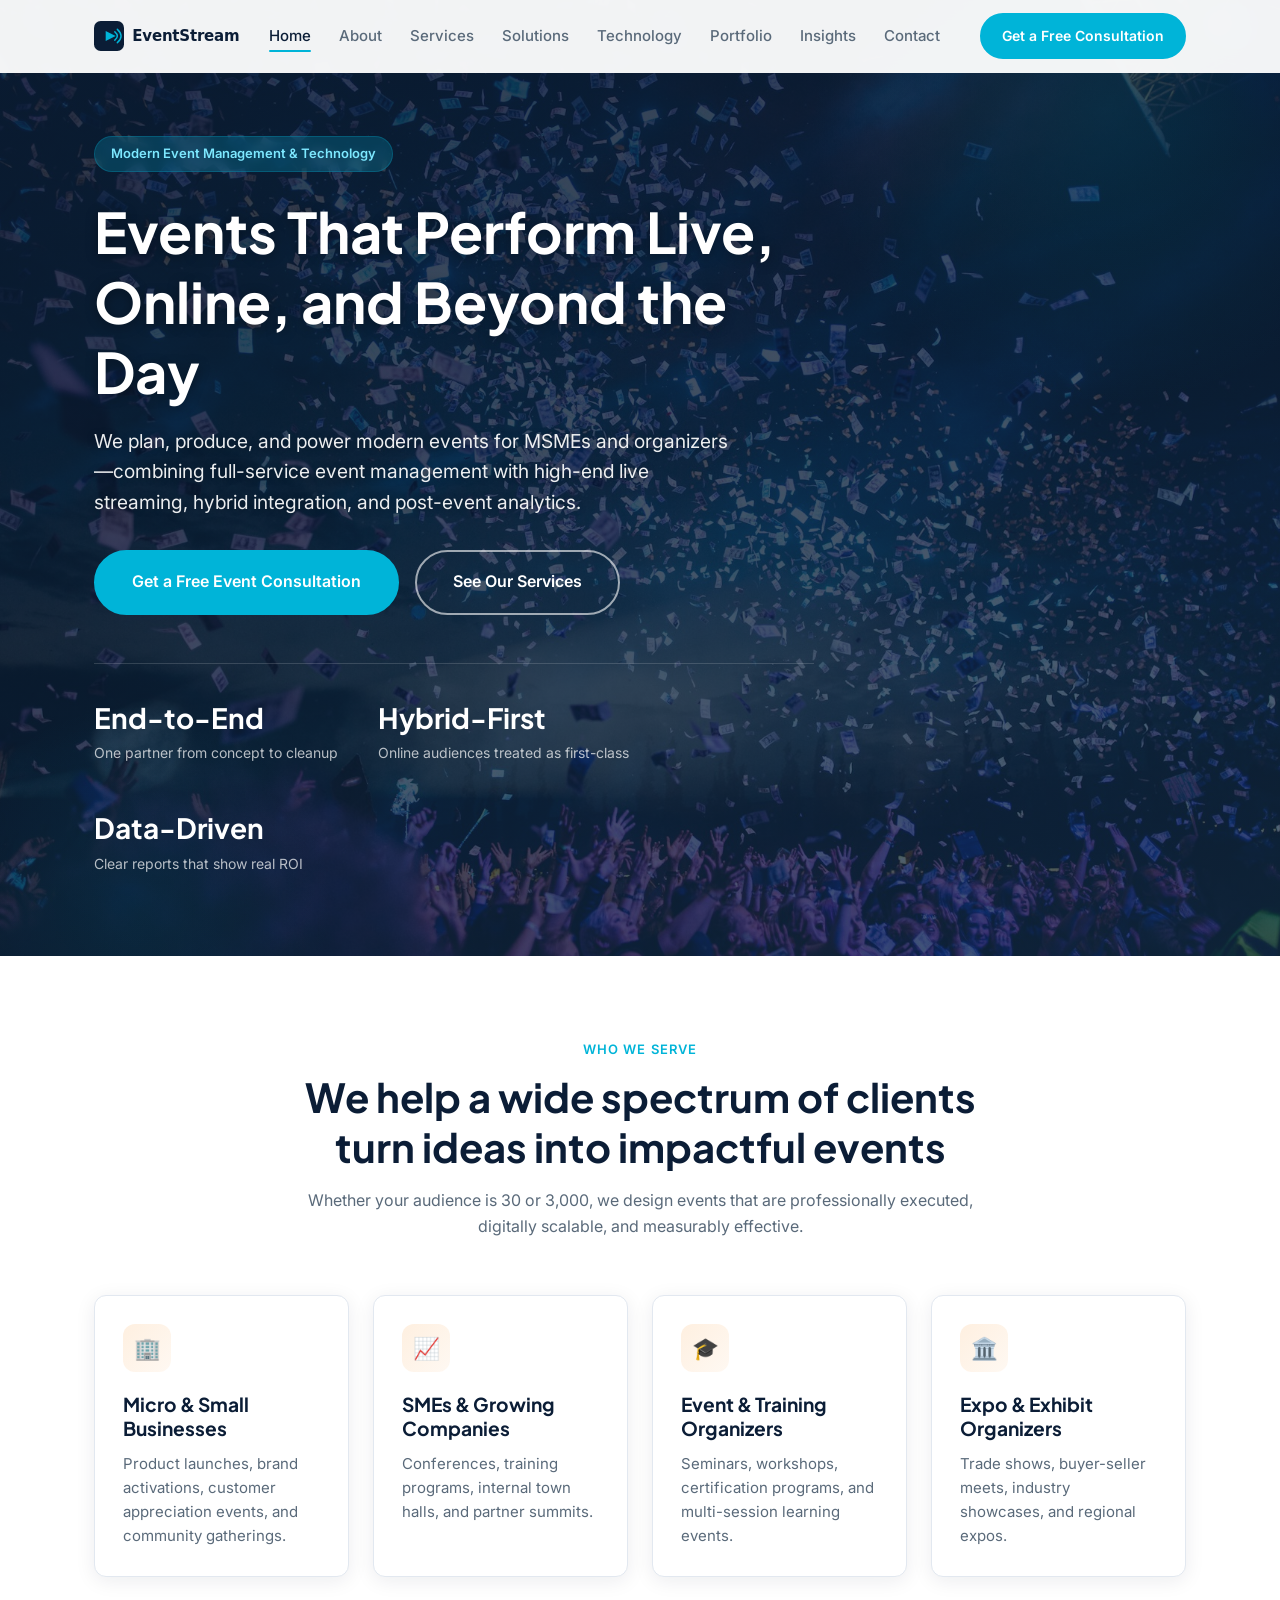
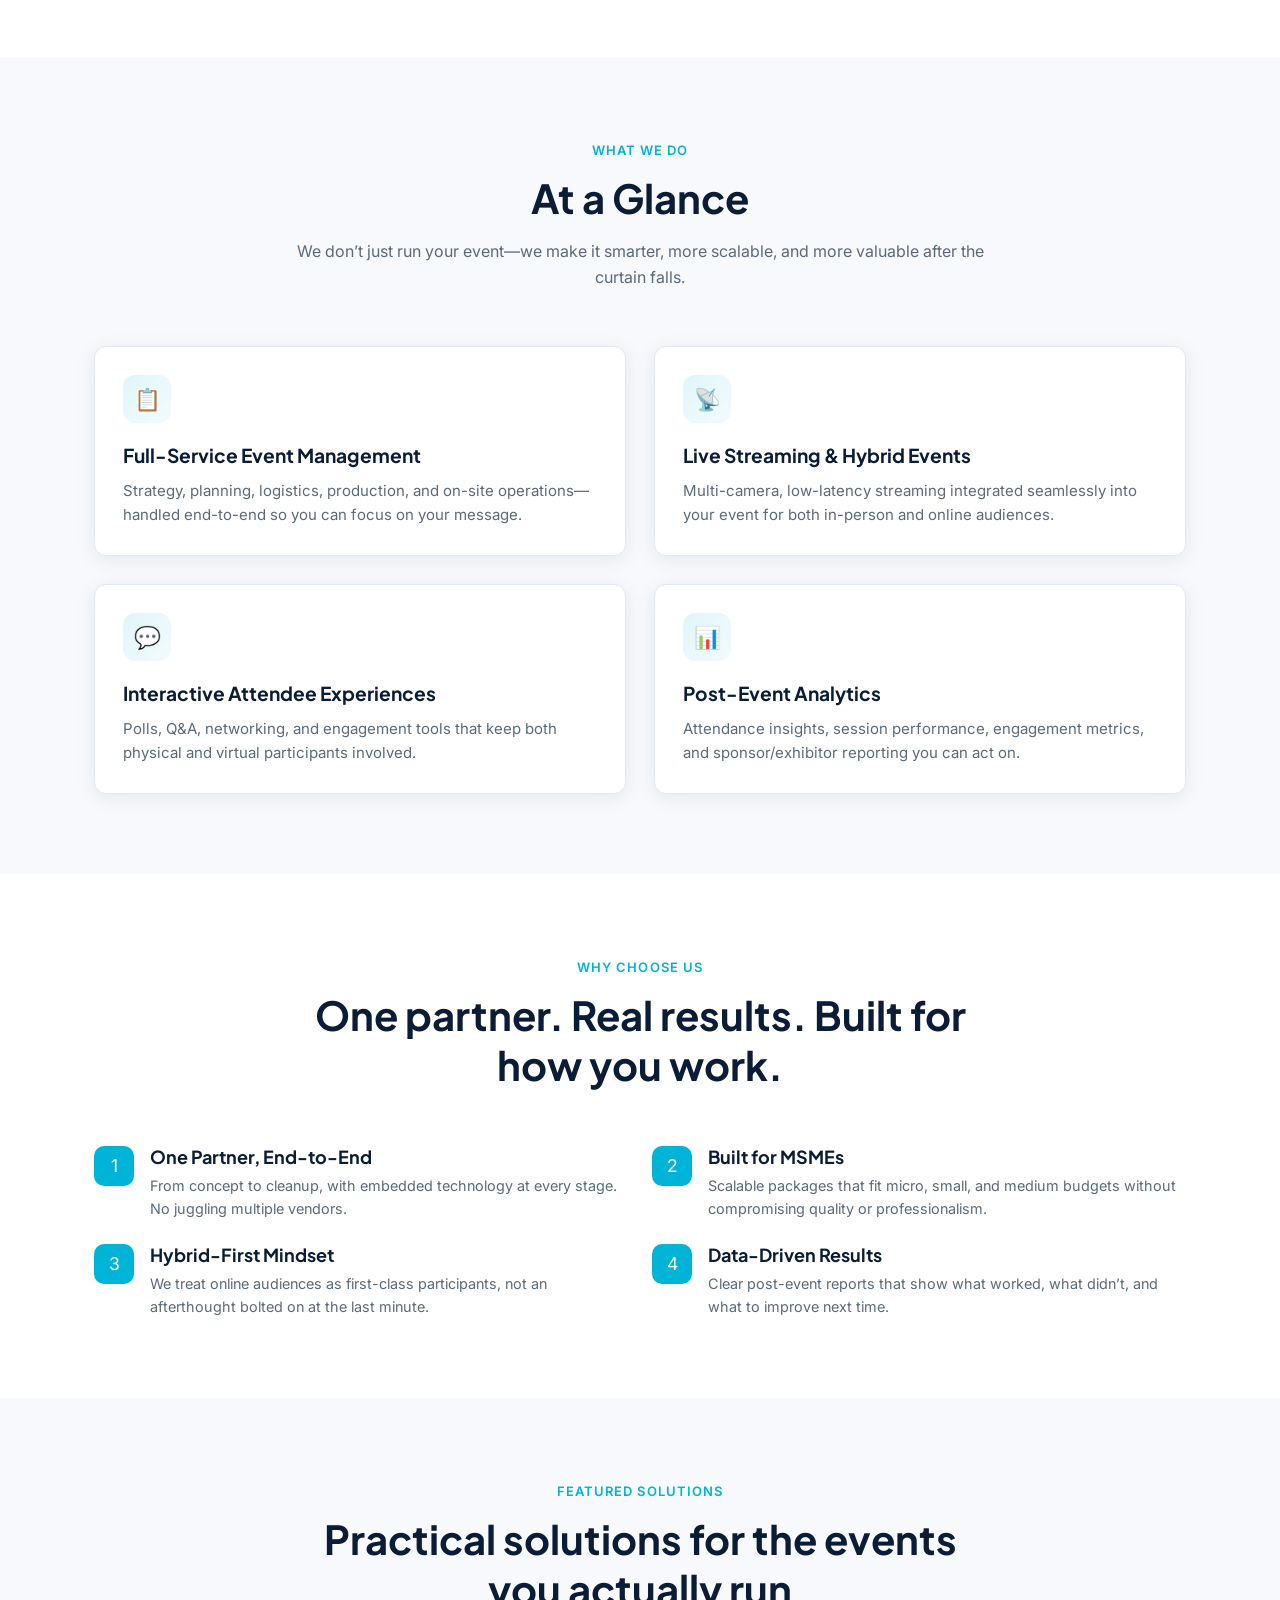
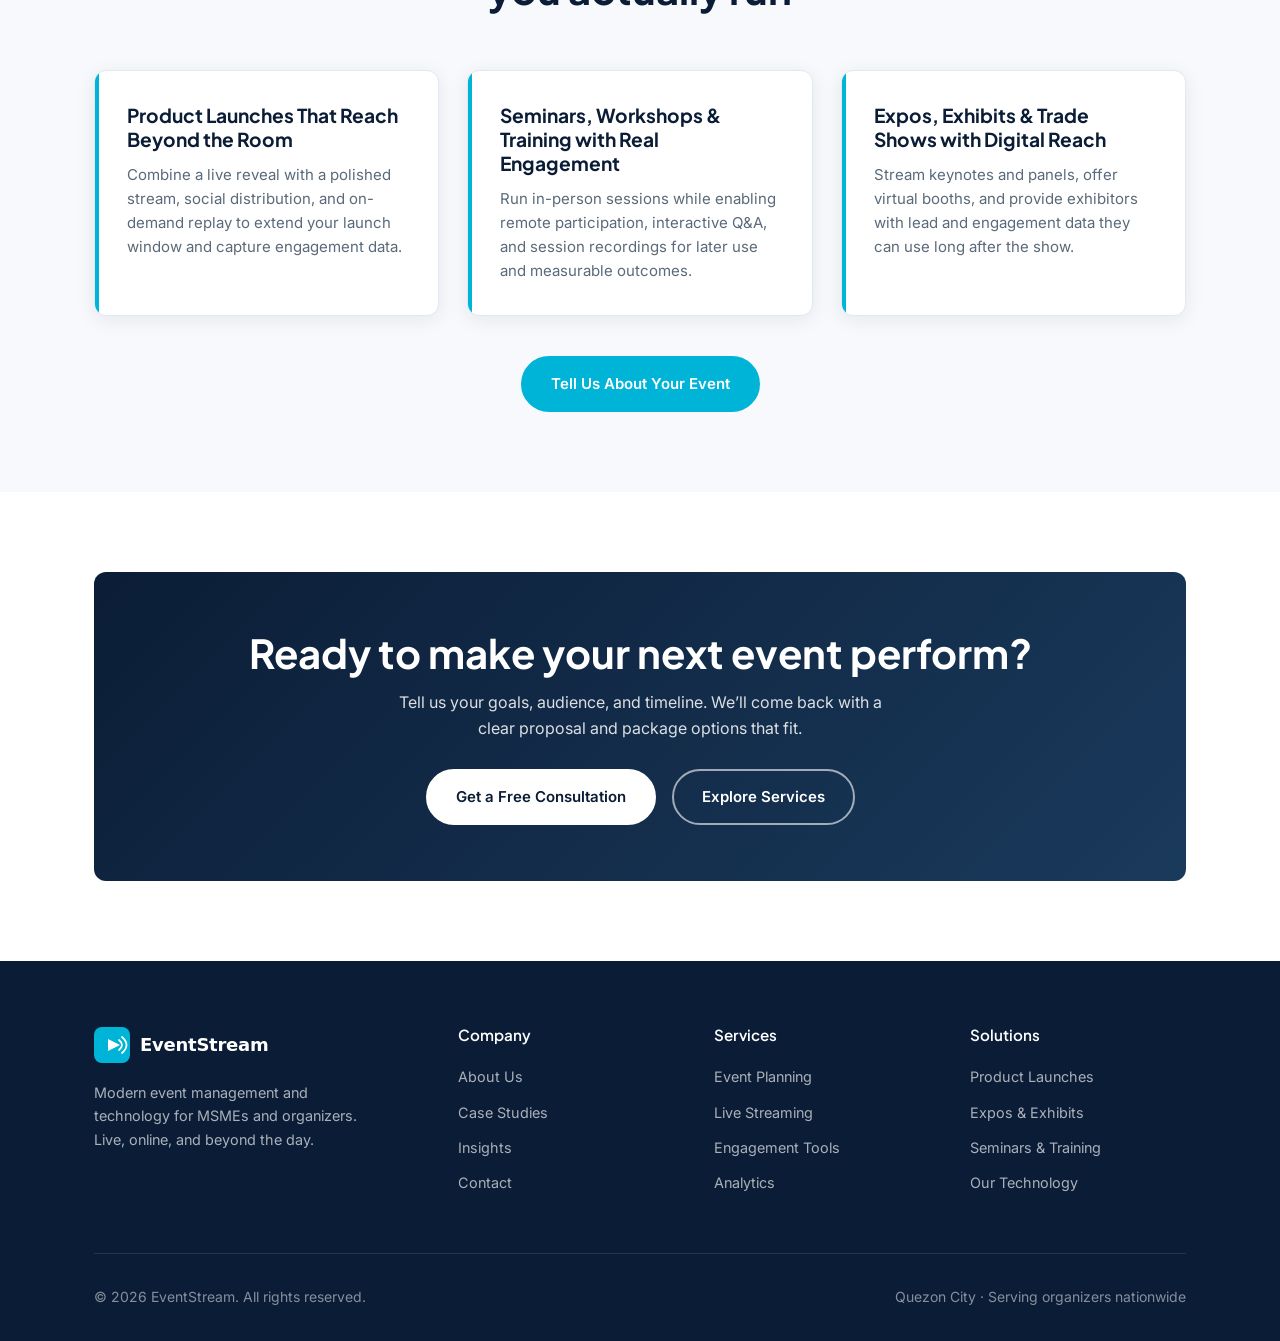
==== commit 0ee6d453: "Add files via upload" ====
--- a/index.html
+++ b/index.html
@@ -29,8 +29,8 @@
         <a href="contact.html" class="btn btn-primary btn-sm nav-cta">Get a Free Consultation</a>
       </nav>
       <button class="mobile-toggle" aria-label="Toggle menu" aria-expanded="false">
-        <svg xmlns="" fill="none" viewBox="0 0 24 24" stroke="currentColor"><path stroke-linecap="round" stroke-linejoin="round" stroke-width="2" d="M4 6h16M4 12h16M4 18h16"/></svg>
-      </button>http://www.w3.org/2000/
+        <svg xmlns="http://www.w3.org/2000/svg" fill="none" viewBox="0 0 24 24" stroke="currentColor"><path stroke-linecap="round" stroke-linejoin="round" stroke-width="2" d="M4 6h16M4 12h16M4 18h16"/></svg>
+      </button>
     </div>
     <div class="mobile-menu">
       <a href="index.html">Home</a>
--- a/css/styles.css
+++ b/css/styles.css
@@ -374,12 +374,24 @@
 /* Hero */
 .hero {
   padding: 8.5rem 0 5rem;
-  background: linear-gradient(160deg, #0B1D36 0%, #132F4C 50%, #1A3A5C 100%);
+  background-color: #0B1D36;
+  background-image:
+    linear-gradient(
+      160deg,
+      rgba(11, 29, 54, 0.88) 0%,
+      rgba(11, 29, 54, 0.78) 45%,
+      rgba(19, 47, 76, 0.72) 100%
+    ),
+    url('../images/hero-bg.jpg');
+  background-size: cover;
+  background-position: center center;
+  background-repeat: no-repeat;
   color: #fff;
   position: relative;
   overflow: hidden;
 }
 
+/* Soft cyan glow accent for brand consistency */
 .hero::before {
   content: '';
   position: absolute;
@@ -387,9 +399,10 @@
   right: -10%;
   width: 600px;
   height: 600px;
-  background: radial-gradient(circle, rgba(0,180,216,0.15) 0%, transparent 70%);
+  background: radial-gradient(circle, rgba(0, 180, 216, 0.12) 0%, transparent 70%);
   border-radius: 50%;
   pointer-events: none;
+  z-index: 0;
 }
 
 .hero::after {
@@ -399,9 +412,10 @@
   left: -5%;
   width: 400px;
   height: 400px;
-  background: radial-gradient(circle, rgba(247,127,0,0.1) 0%, transparent 70%);
+  background: radial-gradient(circle, rgba(0, 180, 216, 0.08) 0%, transparent 70%);
   border-radius: 50%;
   pointer-events: none;
+  z-index: 0;
 }
 
 .hero-content {
@@ -414,23 +428,27 @@
   display: inline-flex;
   align-items: center;
   gap: 0.5rem;
-  background: rgba(0,180,216,0.15);
-  color: var(--accent);
+  background: rgba(0, 180, 216, 0.22);
+  color: #7DE8FF;
   padding: 0.4rem 1rem;
   border-radius: 50px;
   font-size: 0.8125rem;
   font-weight: 600;
   margin-bottom: 1.5rem;
+  backdrop-filter: blur(6px);
+  border: 1px solid rgba(0, 180, 216, 0.25);
 }
 
 .hero h1 {
   color: #fff;
   margin-bottom: 1.25rem;
+  text-shadow: 0 2px 12px rgba(0, 0, 0, 0.35);
 }
 
 .hero .lead {
-  color: rgba(255,255,255,0.85);
+  color: rgba(255, 255, 255, 0.92);
   margin-bottom: 2rem;
+  text-shadow: 0 1px 8px rgba(0, 0, 0, 0.3);
   font-size: 1.2rem;
 }
 
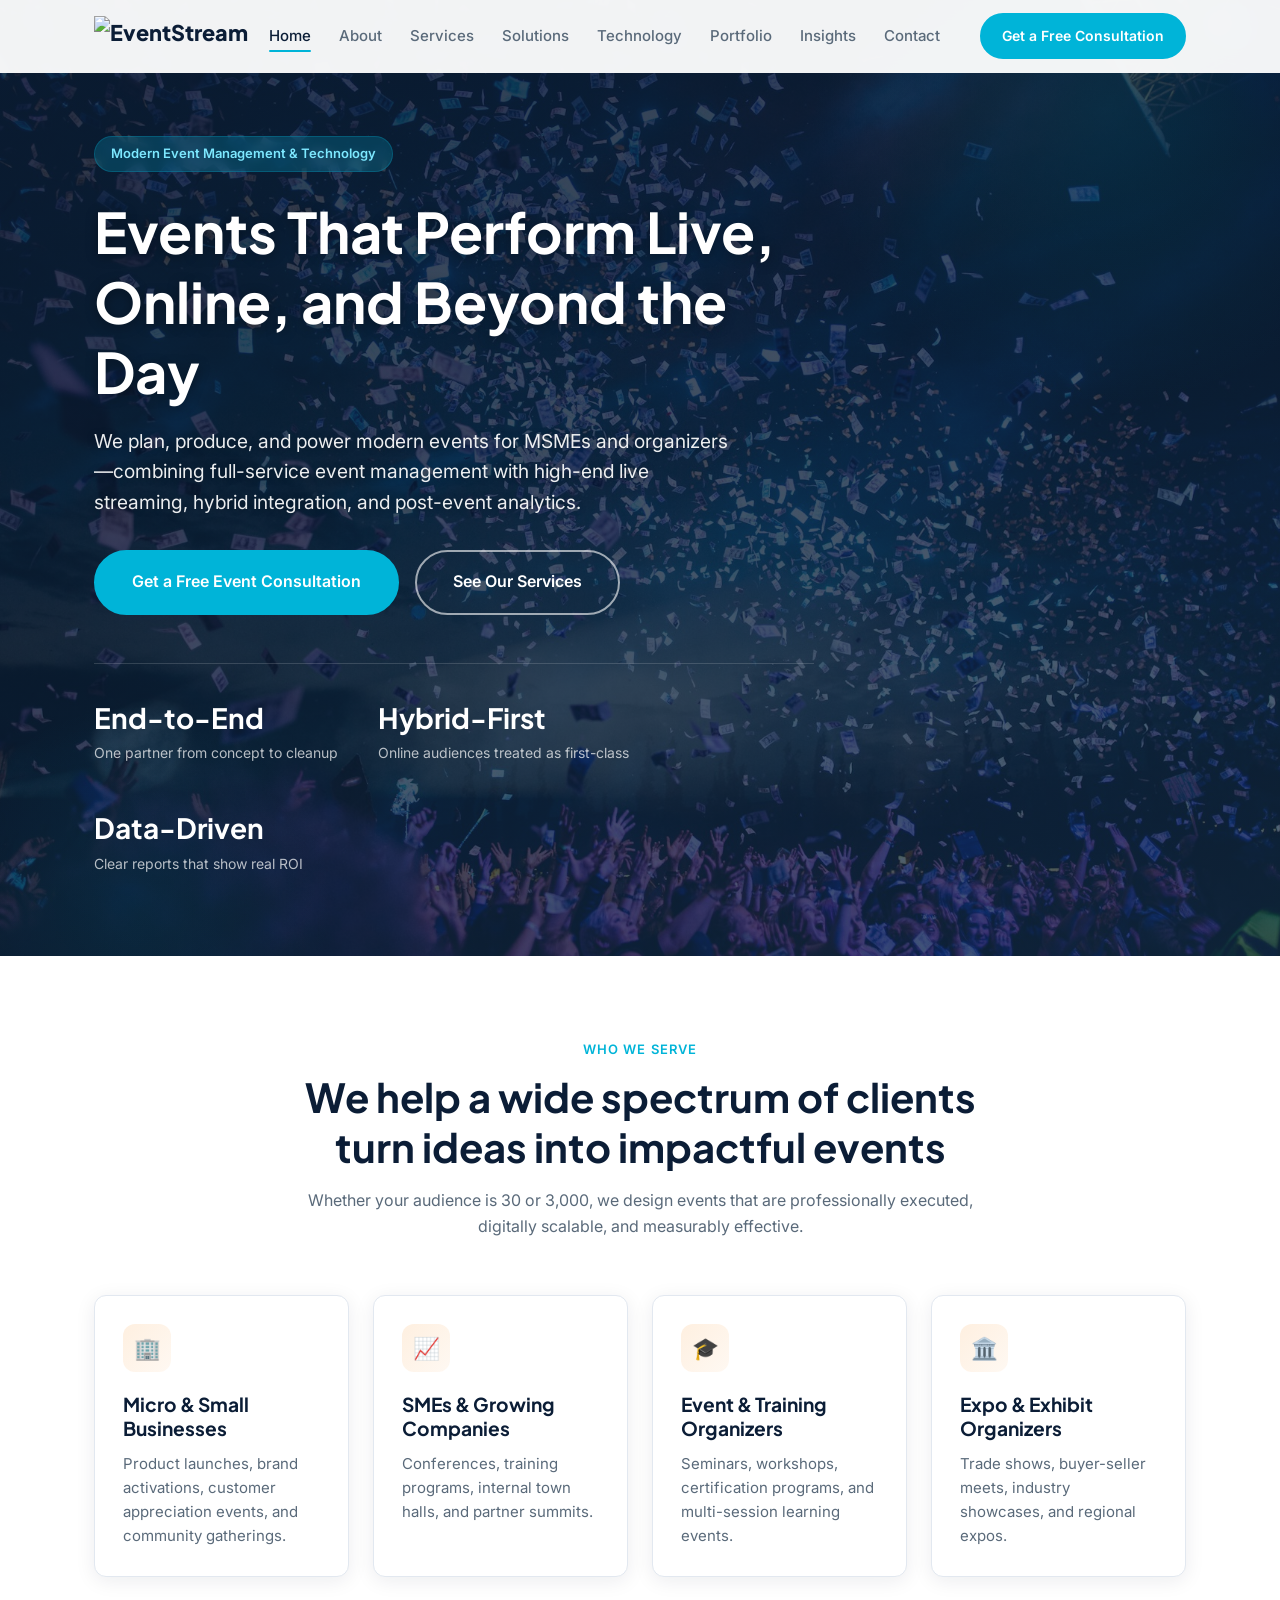
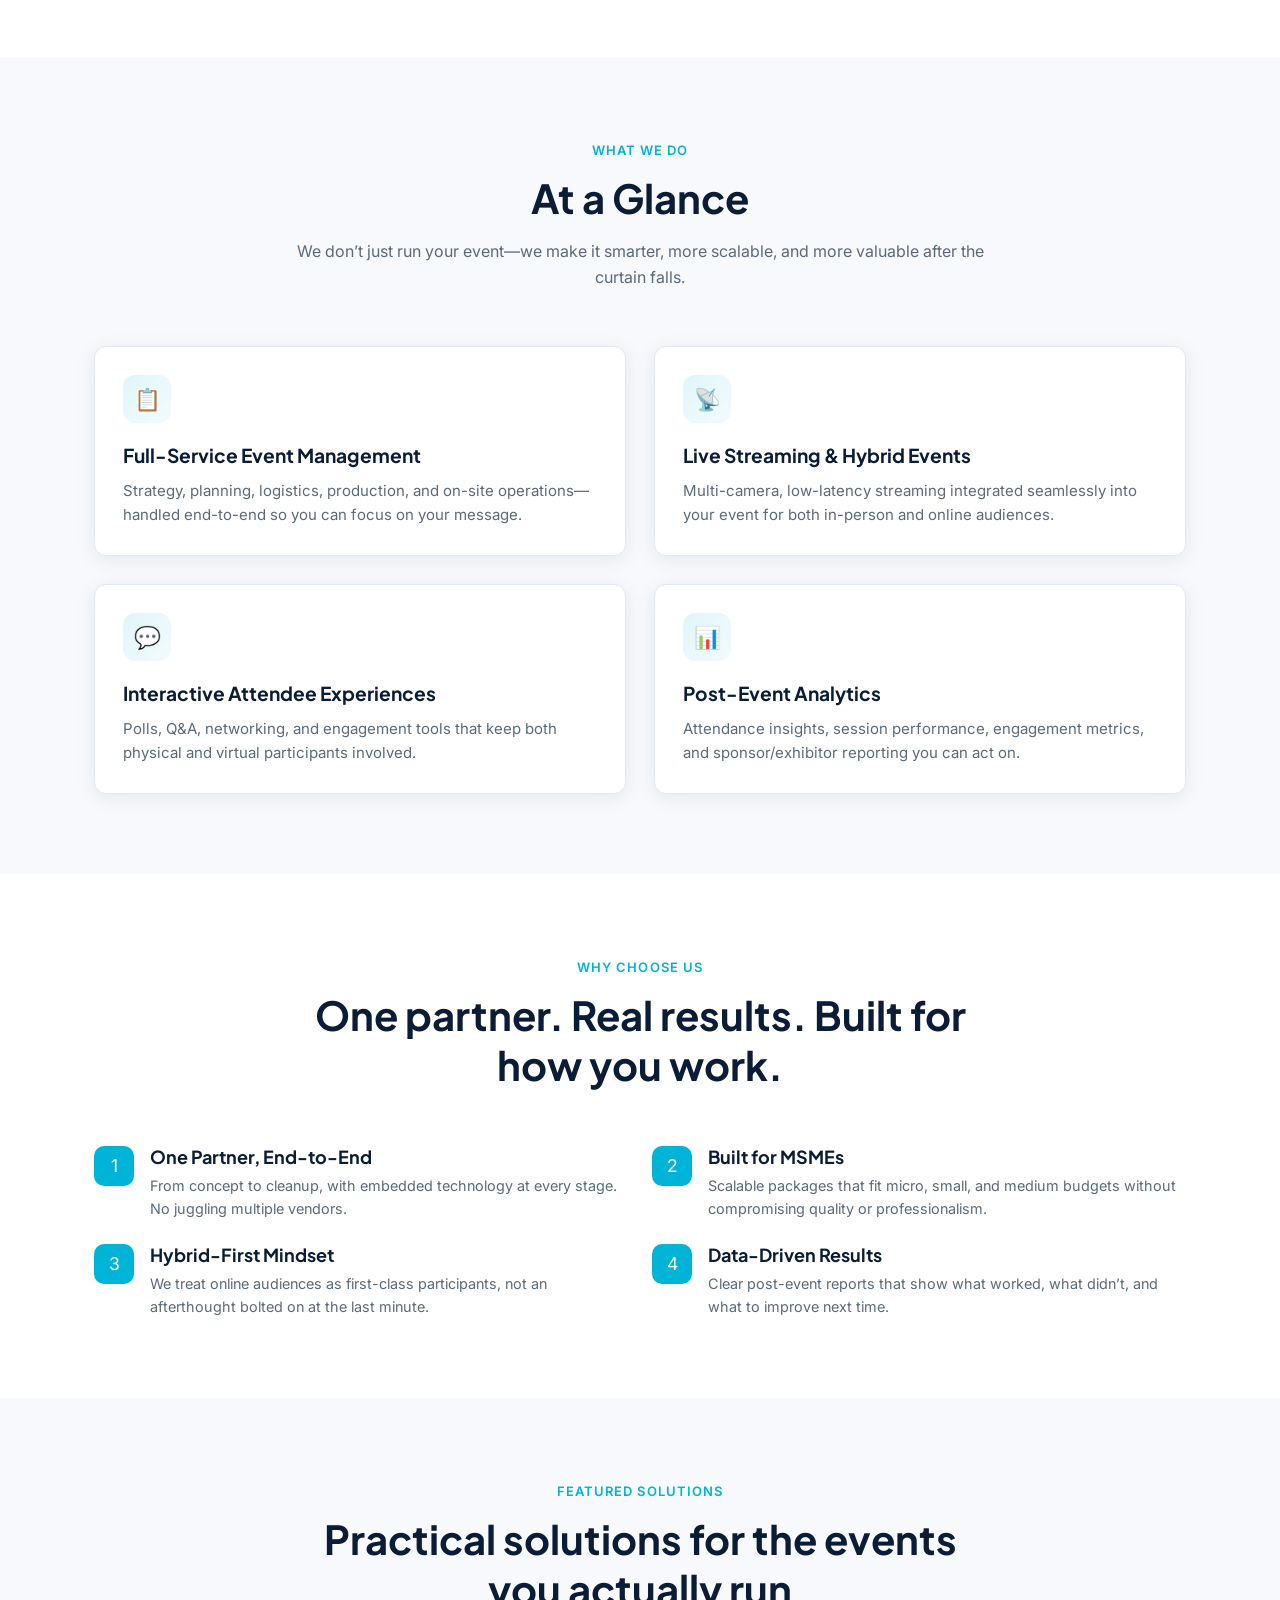
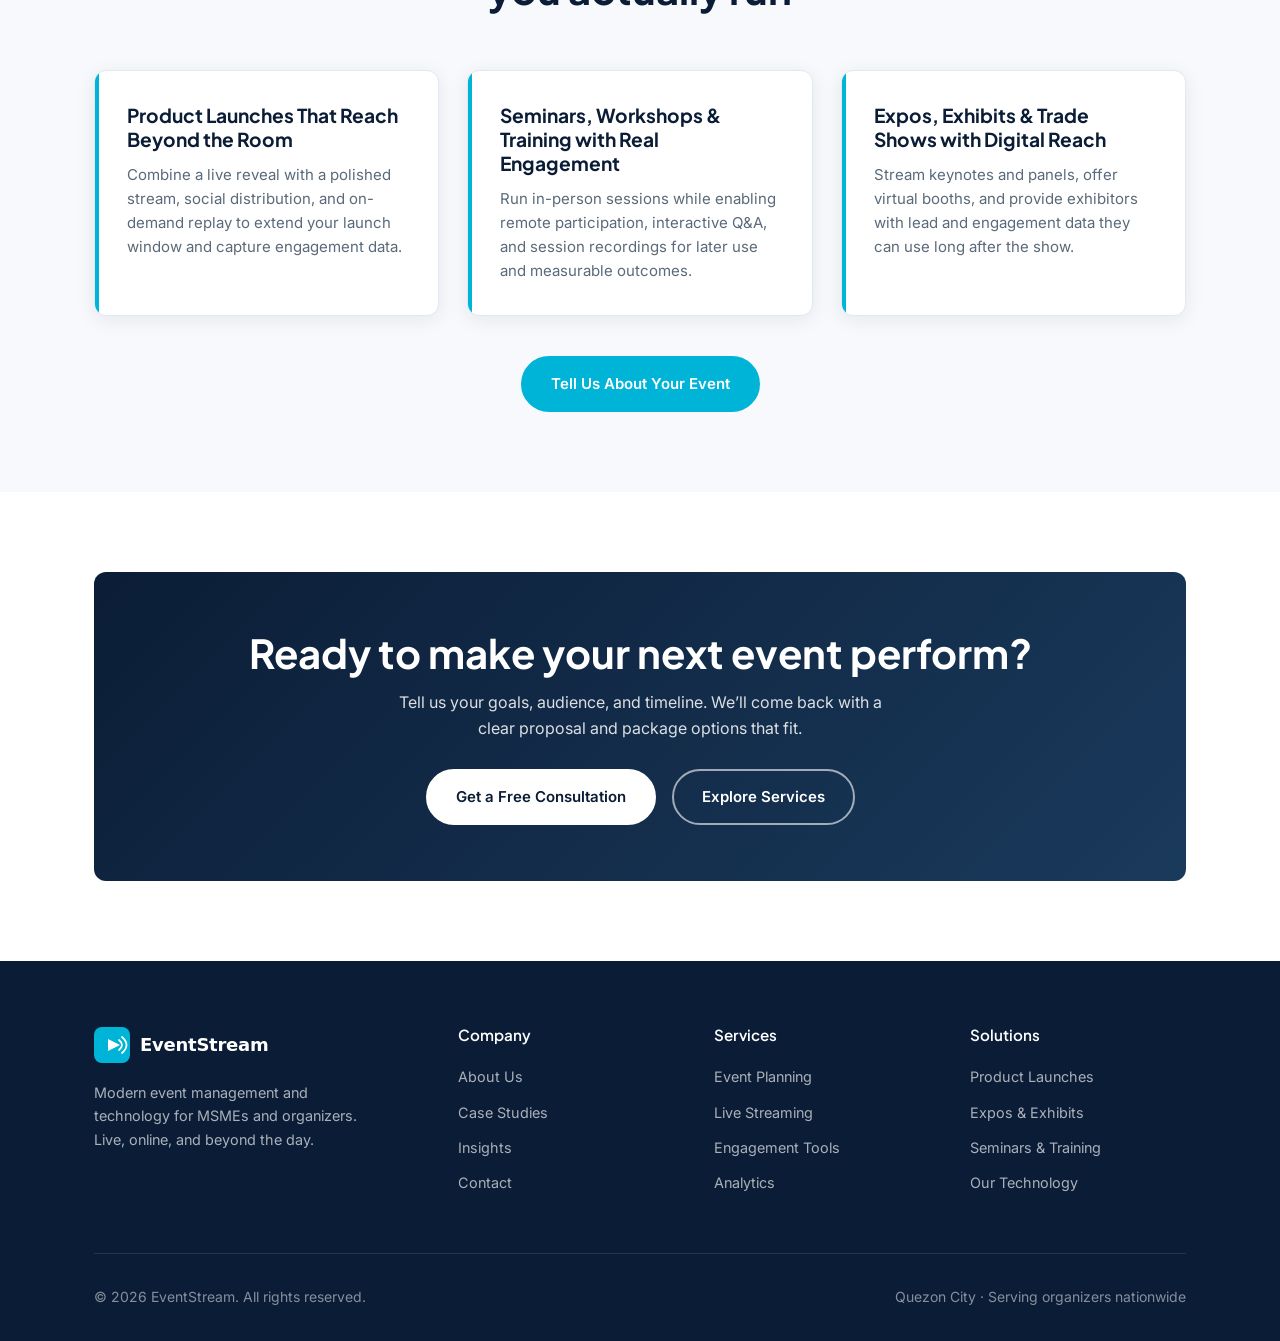
==== commit 997a30e4: "Update index.html" ====
--- a/index.html
+++ b/index.html
@@ -14,7 +14,7 @@
   <!-- Header -->
   <header class="header">
     <div class="container header-inner">
-      <a href="index.html" class="logo"><img src="images/logo.svg" alt="EventStream" height="40"></a>
+      <a href="index.html" class="logo"><img src="images/logo_new.svg" alt="EventStream" height="40"></a>
       <nav class="nav">
         <div class="nav-links">
           <a href="index.html" class="active">Home</a>
